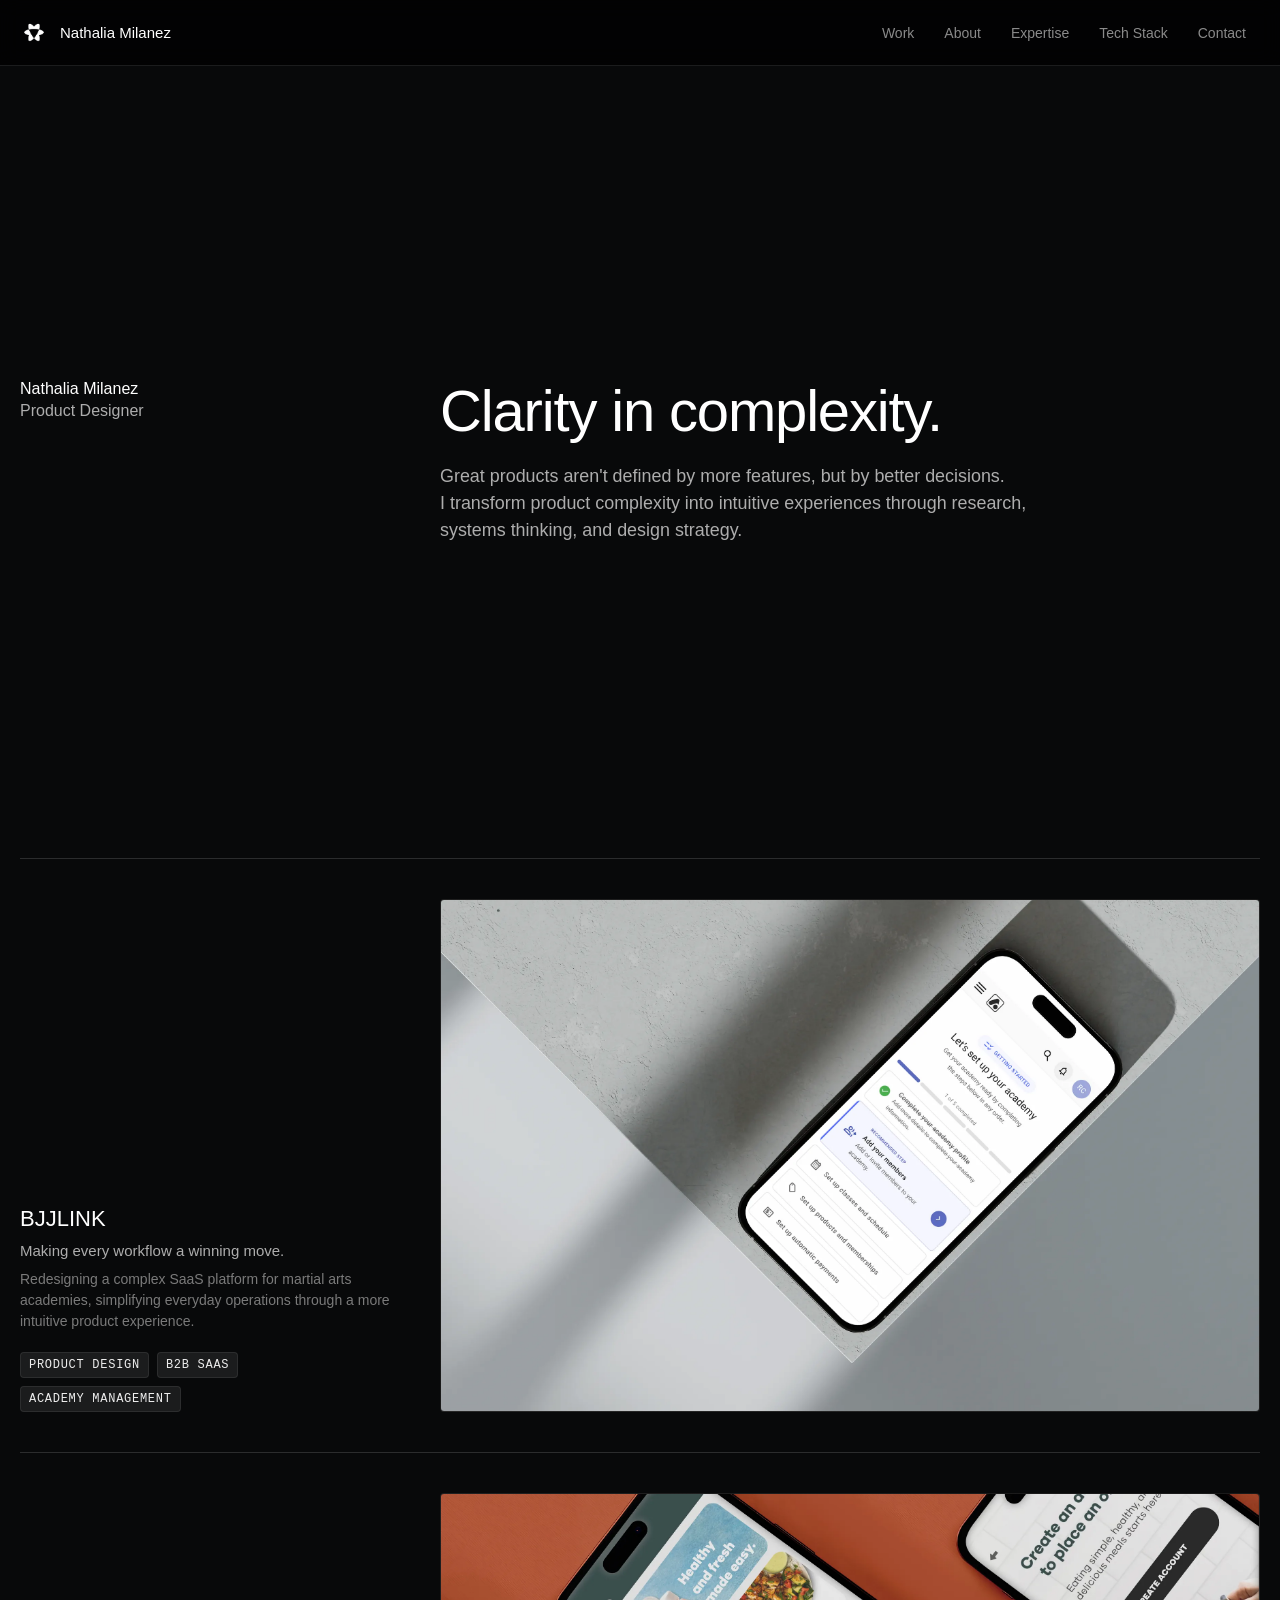
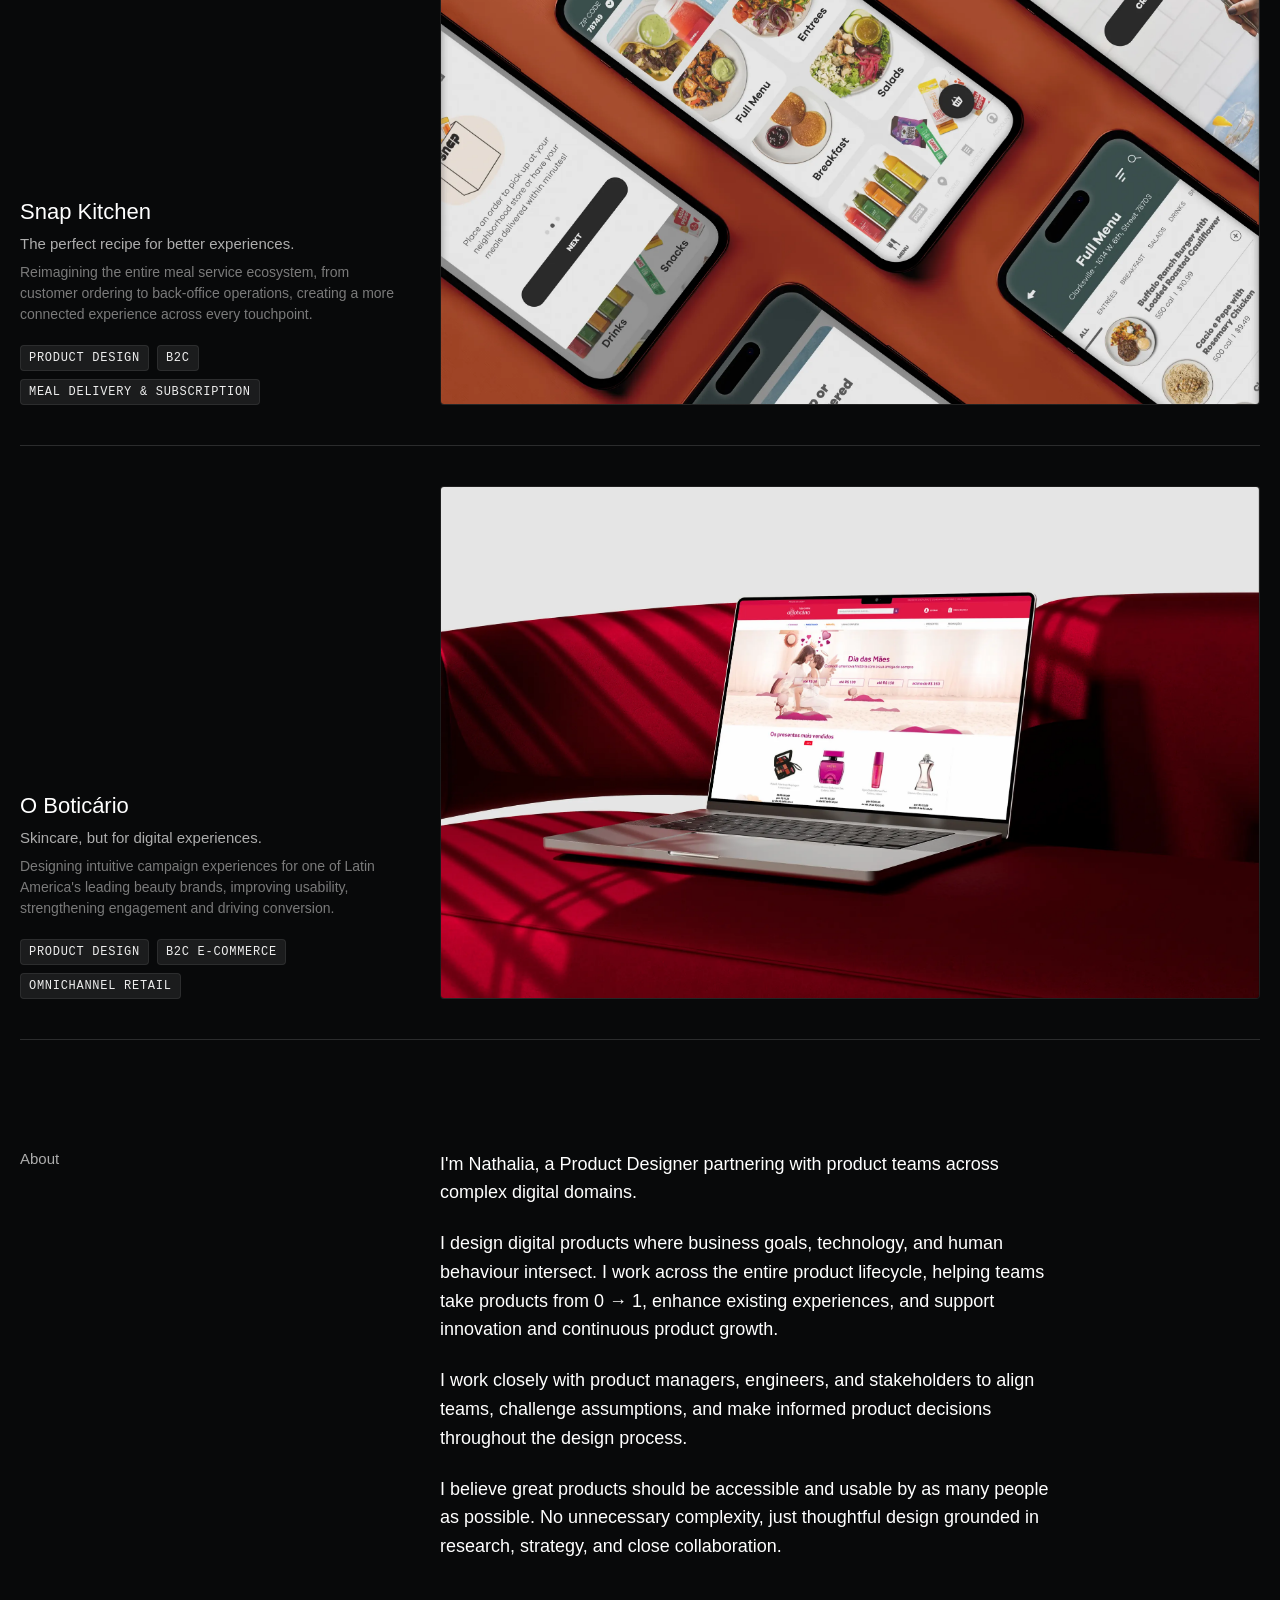
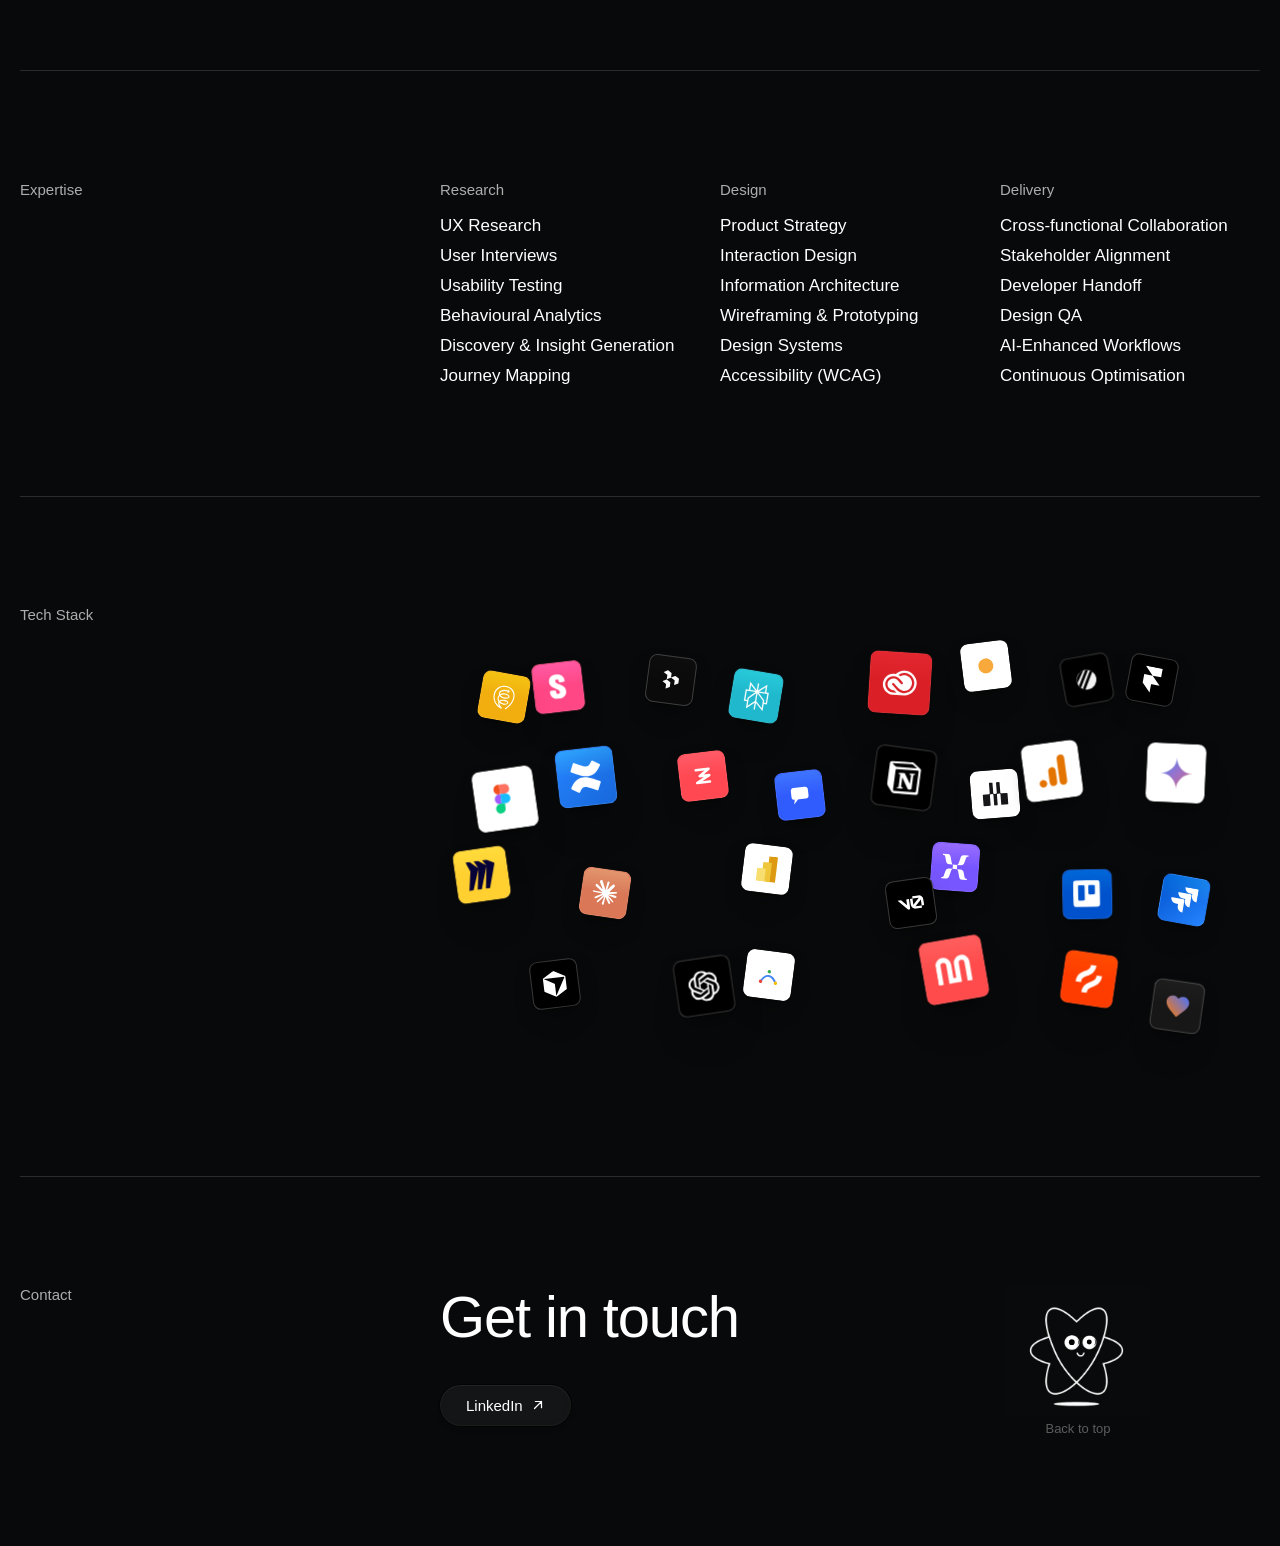
==== index.html @ 8bf73662 "Update project card images and improve scroll reveal performance Replace O Boticário, Snap Kitchen, " ====
<!DOCTYPE html>
<html lang="pt-BR">
<head>
<meta charset="UTF-8">
<meta name="viewport" content="width=device-width, initial-scale=1.0">
<title>Nathalia Milanez — Product Design Portfolio</title>
<meta name="description" content="Designing digital products and experiences where clarity, usability, and craft genuinely matter.">
<link rel="icon" type="image/webp" href="assets/favicon.webp">
<link rel="preconnect" href="https://api.fontshare.com">
<link rel="preconnect" href="https://cdn.fontshare.com" crossorigin>
<link href="https://api.fontshare.com/v2/css?f[]=general-sans@400,500&display=swap" rel="stylesheet">
<link rel="stylesheet" href="css/style.css">
</head>
<body>

<header class="site-header" id="siteHeader">
  <a href="#top" class="logo-link" aria-label="Nathalia Milanez — home">
    <img src="assets/logo.webp" alt="Logo" class="logo-mark" width="240" height="240" decoding="async">
    <span class="logo-name">Nathalia Milanez</span>
  </a>
  <nav class="site-nav" id="siteNav">
    <a href="#work" class="nav-link">Work</a>
    <a href="#about" class="nav-link">About</a>
    <a href="#focus" class="nav-link">Expertise</a>
    <a href="#tech-stack" class="nav-link">Tech Stack</a>
    <a href="#contact" class="nav-link">Contact</a>
  </nav>
  <button type="button" class="nav-toggle" id="navToggle" aria-label="Abrir menu" aria-expanded="false" aria-controls="siteNav">
    <span class="nav-toggle-bar"></span>
    <span class="nav-toggle-bar"></span>
    <span class="nav-toggle-bar"></span>
  </button>
</header>

<main id="top">

  <!-- HERO -->
  <section class="hero reveal" id="hero">
    <div class="hero-inner">
      <div class="hero-meta">
        <p class="hero-name">Nathalia Milanez</p>
        <p class="hero-role">Product Designer</p>
      </div>
      <div class="hero-copy">
        <h1>Clarity in complexity.</h1>
        <p class="hero-sub">Great products aren't defined by more features, but by better decisions.<br>I transform product complexity into intuitive experiences through research, systems thinking, and design strategy.</p>
      </div>
    </div>
  </section>

  <!-- WORK -->
  <section class="work" id="work" aria-label="Selected work">
    <a class="project reveal" href="work/bjjlink.html">
      <div class="project-text">
        <div class="project-copy">
          <p class="project-title">BJJLINK</p>
          <p class="project-tagline">Making every workflow a winning move.</p>
          <p class="project-desc">Redesigning a complex SaaS platform for martial arts academies, simplifying everyday operations through a more intuitive product experience.</p>
        </div>
        <div class="tags">
          <span class="tag">PRODUCT DESIGN</span>
          <span class="tag">B2B SAAS</span>
          <span class="tag">ACADEMY MANAGEMENT</span>
        </div>
      </div>
      <div class="project-thumb" data-mark="01">
        <img class="project-thumb-img" src="assets/work/bjjlink/bjj-card.webp" alt="BJJLINK" width="2400" height="1800" decoding="async">
      </div>
    </a>

    <a class="project reveal" href="work/snap-kitchen.html">
      <div class="project-text">
        <div class="project-copy">
          <p class="project-title">Snap Kitchen</p>
          <p class="project-tagline">The perfect recipe for better experiences.</p>
          <p class="project-desc">Reimagining the entire meal service ecosystem, from customer ordering to back-office operations, creating a more connected experience across every touchpoint.</p>
        </div>
        <div class="tags">
          <span class="tag">PRODUCT DESIGN</span>
          <span class="tag">B2C</span>
          <span class="tag">MEAL DELIVERY &amp; SUBSCRIPTION</span>
        </div>
      </div>
      <div class="project-thumb" data-mark="02">
        <img class="project-thumb-img" src="assets/work/snap/snap-card.webp" alt="Snap Kitchen" width="2400" height="1600" loading="lazy" decoding="async">
      </div>
    </a>

    <a class="project reveal" href="work/o-boticario.html">
      <div class="project-text">
        <div class="project-copy">
          <p class="project-title">O Boticário</p>
          <p class="project-tagline">Skincare, but for digital experiences.</p>
          <p class="project-desc">Designing intuitive campaign experiences for one of Latin America's leading beauty brands, improving usability, strengthening engagement and driving conversion.</p>
        </div>
        <div class="tags">
          <span class="tag">PRODUCT DESIGN</span>
          <span class="tag">B2C E-COMMERCE</span>
          <span class="tag">OMNICHANNEL RETAIL</span>
        </div>
      </div>
      <div class="project-thumb" data-mark="03">
        <img class="project-thumb-img" src="assets/work/oboticario/oboticario-card.webp" alt="O Boticário" width="2400" height="1600" loading="lazy" decoding="async">
      </div>
    </a>

  </section>

  <!-- ABOUT -->
  <section class="split-section reveal" id="about">
    <div class="split-label"><span>About</span></div>
    <div class="split-content">
      <p>I'm Nathalia, a Product Designer partnering with product teams across complex digital domains.</p>
      <p>I design digital products where business goals, technology, and human behaviour intersect. I work across the entire product lifecycle, helping teams take products from 0 → 1, enhance existing experiences, and support innovation and continuous product growth.</p>
      <p>I work closely with product managers, engineers, and stakeholders to align teams, challenge assumptions, and make informed product decisions throughout the design process.</p>
      <p>I believe great products should be accessible and usable by as many people as possible. No unnecessary complexity, just thoughtful design grounded in research, strategy, and close collaboration.</p>
    </div>
  </section>

  <!-- EXPERTISE -->
  <section class="expertise reveal" id="focus">
    <div class="expertise-col">
      <p class="expertise-heading expertise-title">Expertise</p>
    </div>
    <div class="expertise-col">
      <p class="expertise-heading">Research</p>
      <ul>
        <li>UX Research</li>
        <li>User Interviews</li>
        <li>Usability Testing</li>
        <li>Behavioural Analytics</li>
        <li>Discovery &amp; Insight Generation</li>
        <li>Journey Mapping</li>
      </ul>
    </div>
    <div class="expertise-col">
      <p class="expertise-heading">Design</p>
      <ul>
        <li>Product Strategy</li>
        <li>Interaction Design</li>
        <li>Information Architecture</li>
        <li>Wireframing &amp; Prototyping</li>
        <li>Design Systems</li>
        <li>Accessibility (WCAG)</li>
      </ul>
    </div>
    <div class="expertise-col">
      <p class="expertise-heading">Delivery</p>
      <ul>
        <li>Cross-functional Collaboration</li>
        <li>Stakeholder Alignment</li>
        <li>Developer Handoff</li>
        <li>Design QA</li>
        <li>AI-Enhanced Workflows</li>
        <li>Continuous Optimisation</li>
      </ul>
    </div>
  </section>

  <!-- TECH STACK -->
  <section class="tech-stack reveal" id="tech-stack">
    <div class="split-label">
      <span>Tech Stack</span>
    </div>
    <div class="tech-stack-content">
      <div class="stage">
        <div class="tiles" id="tiles"></div>
      </div>
    </div>
  </section>

</main>

<footer class="get-in-touch reveal" id="contact">
  <div class="git-inner">
    <div class="git-meta">
      <span>Contact</span>
    </div>
    <div class="git-content">
      <div class="git-text">
        <h2 class="git-headline">Get in touch</h2>
        <a href="https://www.linkedin.com/in/nathaliamilanez/" class="git-linkedin" target="_blank" rel="noopener noreferrer">
          LinkedIn
          <svg viewBox="0 0 16 16" aria-hidden="true"><path d="M4 12L12 4M12 4H5M12 4V11" stroke="currentColor" stroke-width="1.4" fill="none" stroke-linecap="round" stroke-linejoin="round"/></svg>
        </a>
      </div>

      <div class="creature-wrap git-creature">
        <div class="creature" id="creature">
          <img src="assets/Footer-Image.webp" alt="" class="creature-img" width="744" height="684" loading="lazy" decoding="async">
          <svg class="creature-eyes" viewBox="0 0 744 684" aria-hidden="true">
            <circle class="eye-white" cx="339.5" cy="294.5" r="34"/>
            <circle class="eye-white" cx="431" cy="293.5" r="31"/>
            <circle class="pupil" id="pupilL" cx="339.5" cy="294.5" r="15"/>
            <circle class="pupil" id="pupilR" cx="431" cy="293.5" r="13"/>
          </svg>
        </div>
        <button type="button" class="back-to-top" id="backToTop">Back to top</button>
      </div>
    </div>
  </div>
</footer>

<script src="js/main.js"></script>
<script src="js/tech-stack.js"></script>
</body>
</html>
---- css/style.css ----
:root {
  --bg: #08090a;
  --white: #ffffff;
  --gray-1: #adadad;
  --gray-2: #5c5c5c;
  --gray-3: #8a8a8a;
  --gray-4: #7a7a7a;
  --border: rgba(255, 255, 255, 0.14);
  --border-soft: rgba(255, 255, 255, 0.08);
  --tag-bg: rgba(255, 255, 255, 0.08);
  --tag-text: #ededed;
  --gutter: 20px;
  --rail: 400px;
  --rail-gap: 20px;
  --ease: cubic-bezier(0.16, 1, 0.3, 1);
}

* { box-sizing: border-box; }

html {
  background: var(--bg);
  scroll-behavior: smooth;
  scroll-padding-top: 90px;
  overflow-x: clip;
}

body {
  margin: 0;
  background: var(--bg);
  color: var(--white);
  font-family: "General Sans", "Helvetica Neue", Arial, sans-serif;
  font-weight: 400;
  -webkit-font-smoothing: antialiased;
  -moz-osx-font-smoothing: grayscale;
}

a {
  color: inherit;
  text-decoration: none;
}

::selection {
  background: var(--white);
  color: var(--bg);
}

ul, ol { margin: 0; padding: 0; list-style: none; }
p { margin: 0; }

/* ---------- Header ---------- */

.site-header {
  position: sticky;
  top: 0;
  z-index: 100;
  display: flex;
  align-items: center;
  justify-content: space-between;
  height: 66px;
  padding: 0 var(--gutter);
  border-bottom: 1px solid var(--border-soft);
  transition: border-color 0.4s var(--ease);
}

.site-header::before {
  content: "";
  position: absolute;
  inset: 0;
  z-index: -1;
  background: rgba(0, 0, 0, 0.7);
  backdrop-filter: blur(10px);
  -webkit-backdrop-filter: blur(10px);
}

.logo-link {
  display: flex;
  align-items: center;
}

.logo-mark {
  height: 28px;
  width: auto;
  display: block;
  transition: transform 0.5s var(--ease);
}

.logo-name {
  display: inline-block;
  font-size: 15px;
  color: var(--white);
  white-space: nowrap;
  margin-left: 12px;
}

.logo-link:hover .logo-mark {
  transform: rotate(180deg);
}

.site-nav {
  display: flex;
  align-items: center;
  gap: 2px;
}

.nav-link {
  display: flex;
  align-items: center;
  height: 32px;
  padding: 0 14px;
  font-size: 14px;
  color: var(--gray-3);
  border-radius: 9999px;
  background: transparent;
  transition: color 0.1s cubic-bezier(0.25, 0.46, 0.45, 0.94), background 0.1s cubic-bezier(0.25, 0.46, 0.45, 0.94);
}

.nav-link:hover {
  color: var(--white);
  background: rgba(255, 255, 255, 0.08);
}

.nav-toggle {
  display: none;
  flex-direction: column;
  justify-content: center;
  align-items: center;
  gap: 5px;
  width: 36px;
  height: 36px;
  padding: 0;
  border: none;
  background: transparent;
  cursor: pointer;
  z-index: 110;
}

.nav-toggle-bar {
  display: block;
  width: 22px;
  height: 1.5px;
  background: var(--white);
  border-radius: 2px;
  transition: transform 0.35s var(--ease), opacity 0.2s var(--ease);
}

.nav-toggle[aria-expanded="true"] .nav-toggle-bar:nth-child(1) {
  transform: translateY(6.5px) rotate(45deg);
}

.nav-toggle[aria-expanded="true"] .nav-toggle-bar:nth-child(2) {
  opacity: 0;
}

.nav-toggle[aria-expanded="true"] .nav-toggle-bar:nth-child(3) {
  transform: translateY(-6.5px) rotate(-45deg);
}

body.nav-open {
  overflow: hidden;
}

/* ---------- Reveal on scroll ---------- */

.reveal {
  opacity: 0;
  transform: translateY(24px);
  transition: opacity 0.45s var(--ease), transform 0.45s var(--ease);
}

.reveal.is-visible {
  opacity: 1;
  transform: translateY(0);
}

/* ---------- Hero ---------- */

.hero {
  min-height: 88vh;
  display: flex;
  align-items: center;
  padding: 0 var(--gutter);
}

.hero-inner {
  width: 100%;
  display: flex;
  gap: var(--rail-gap);
  align-items: flex-start;
}

.hero-meta {
  /* --rail is tuned so hero-copy/split-content align with the project thumbnail below (gutter + 380px text col + 32px gap) */
  flex: 0 0 var(--rail);
}

.hero-name {
  font-size: 16px;
  color: var(--white);
  margin-bottom: 4px;
}

.hero-role {
  font-size: 16px;
  color: var(--gray-1);
}

.hero-copy h1 {
  font-size: clamp(34px, 4.6vw, 58px);
  font-weight: 400;
  letter-spacing: -0.02em;
  line-height: 1.08;
  margin: 0 0 20px;
  max-width: 640px;
}

.hero-sub {
  font-size: clamp(16px, 1.4vw, 19px);
  color: var(--gray-1);
  max-width: 640px;
  line-height: 1.5;
}

/* ---------- Work / project rows ---------- */

.work {
  padding: 0 var(--gutter);
}

.project {
  display: flex;
  align-items: flex-end;
  gap: 40px;
  padding: 40px 0;
  border-top: 1px solid var(--border);
  transition: opacity 0.4s var(--ease);
}

.project:hover {
  opacity: 0.92;
}

.project:last-child {
  border-bottom: 1px solid var(--border);
}

.project-text {
  flex: 0 0 380px;
  display: flex;
  flex-direction: column;
  justify-content: flex-end;
  gap: 20px;
  height: 100%;
}

.project-copy {
  display: flex;
  flex-direction: column;
  gap: 10px;
}

.project-title {
  font-size: 22px;
  font-weight: 500;
  color: var(--white);
}

.project-tagline {
  font-size: 15px;
  font-weight: 500;
  color: var(--gray-1);
}

.project-desc {
  font-size: 14px;
  font-weight: 500;
  color: var(--gray-4);
  line-height: 1.5;
}

.tags {
  display: flex;
  flex-wrap: wrap;
  gap: 8px;
}

.tag {
  font-family: ui-monospace, SFMono-Regular, "SF Mono", Menlo, Consolas, "Roboto Mono", monospace;
  font-size: 12px;
  letter-spacing: 0.06em;
  color: var(--tag-text);
  background: var(--tag-bg);
  border: 1px solid var(--border-soft);
  border-radius: 4px;
  padding: 5px 8px;
  white-space: nowrap;
}

.project-thumb {
  flex: 1 1 auto;
  aspect-ratio: 16 / 10;
  border-radius: 4px;
  overflow: hidden;
  position: relative;
  background: linear-gradient(145deg, #141414, #050505);
  border: 1px solid var(--border-soft);
  transform: translateZ(0);
}

.thumb-placeholder {
  position: absolute;
  inset: 0;
  display: flex;
  align-items: center;
  justify-content: center;
  transition: transform 0.7s var(--ease);
}

.thumb-placeholder::before {
  content: attr(data-mark);
}

.project-thumb-img {
  position: absolute;
  inset: 0;
  width: 100%;
  height: 100%;
  object-fit: cover;
  display: block;
  transition: transform 0.7s var(--ease);
  will-change: transform;
  backface-visibility: hidden;
}

.project-thumb:hover .project-thumb-img {
  transform: scale(1.06);
}

.project-thumb::before {
  content: "";
  position: absolute;
  inset: 0;
  background:
    radial-gradient(circle at 30% 20%, rgba(255,255,255,0.06), transparent 60%),
    radial-gradient(circle at 80% 80%, rgba(255,255,255,0.04), transparent 55%);
  transition: transform 0.7s var(--ease);
}

.project-thumb:hover .project-thumb::before {
  transform: scale(1.06);
}

/* ---------- Split sections (About / Focus / Engagements / Connect) ---------- */

.split-section {
  position: relative;
  padding: 110px var(--gutter);
  display: flex;
  gap: var(--rail-gap);
}

.split-section::after {
  content: "";
  position: absolute;
  left: var(--gutter);
  right: var(--gutter);
  bottom: 0;
  border-bottom: 1px solid var(--border);
}

.split-section:last-of-type::after {
  display: none;
}

.split-section:last-of-type {
  margin-top: 48px;
}

.split-section:last-of-type::before {
  content: "";
  position: absolute;
  left: var(--gutter);
  right: var(--gutter);
  top: 0;
  border-top: 1px solid var(--border);
}

.split-section + .split-section:last-of-type {
  margin-top: 0;
}

.split-section + .split-section:last-of-type::before {
  display: none;
}

.split-section.cs-after-photo {
  margin-top: 110px;
}

.split-section.cs-after-photo::before {
  content: "";
  position: absolute;
  left: var(--gutter);
  right: var(--gutter);
  top: 0;
  border-top: 1px solid var(--border);
}

.split-section.cs-no-divider::after {
  display: none;
}

.split-section.cs-no-divider {
  padding-bottom: 0;
}

.split-label {
  flex: 0 0 var(--rail);
}

.split-label span {
  position: sticky;
  top: 120px;
  display: inline-block;
  font-size: 15px;
  font-weight: 500;
  color: var(--gray-1);
}

.split-content {
  flex: 1 1 auto;
  max-width: 680px;
}

.split-content p {
  font-size: 18px;
  line-height: 1.6;
  color: var(--white);
  margin-bottom: 22px;
  max-width: 620px;
}

.split-content p:last-child { margin-bottom: 0; }

/* Expertise */

.expertise {
  display: grid;
  grid-template-columns: var(--rail) repeat(3, 1fr);
  gap: var(--rail-gap);
  padding: 110px var(--gutter);
}

.expertise-heading {
  font-size: 15px;
  color: var(--gray-1);
  margin-bottom: 18px;
}

.expertise-title {
  margin-bottom: 0;
  font-weight: 500;
}

.expertise-col ul {
  display: flex;
  flex-direction: column;
  gap: 10px;
}

.expertise-col li {
  font-size: 17px;
  color: var(--white);
}

/* ---------- Tech Stack ---------- */

.tech-stack {
  --accent: #9C97FF;
  --tile-shadow: 0 1px 2px rgba(0, 0, 0, .4), 0 10px 22px -8px rgba(0, 0, 0, .6), 0 28px 46px -22px rgba(0, 0, 0, .55);
  position: relative;
  display: flex;
  gap: var(--rail-gap);
  background: var(--bg);
  padding: 110px var(--gutter);
}

.tech-stack::before {
  content: "";
  position: absolute;
  left: var(--gutter);
  right: var(--gutter);
  top: 0;
  border-top: 1px solid var(--border);
}

.tech-stack-content {
  flex: 1 1 auto;
  min-width: 0;
}

.tech-stack .stage {
  position: relative;
  width: 100%;
  max-width: 1100px;
  aspect-ratio: 16 / 7.4;
  min-height: 460px;
  max-height: 680px;
  overflow: visible;
}

.tech-stack .tiles {
  position: absolute;
  inset: 0;
}

.tech-stack .tile-anim {
  position: absolute;
  left: var(--l);
  top: var(--t);
  width: var(--sz);
  aspect-ratio: 1 / 1;
  transform: translate(-50%, -50%);
  animation: tech-stack-drift var(--dur) ease-in-out infinite;
  animation-delay: var(--delay);
  will-change: transform;
  z-index: 1;
}

.tech-stack .tile-anim:hover,
.tech-stack .tile-anim:focus-visible {
  z-index: 50;
}

.tech-stack .tile {
  position: absolute;
  inset: 0;
  border-radius: 8px;
  box-shadow: var(--tile-shadow);
  border: 1px solid rgba(255, 255, 255, .09);
  display: flex;
  align-items: center;
  justify-content: center;
  transform: translate(var(--hx, 0px), var(--hy, 0px)) rotate(var(--rot)) scale(var(--hs, 1));
  transition: transform .45s var(--ease);
  cursor: default;
  z-index: 1;
}

@media (prefers-reduced-motion: reduce) {
  .tech-stack .tile { transition: none; }
}

.tech-stack .tile.on-black {
  border-color: rgba(255, 255, 255, .22);
}

.tech-stack .tile-anim:focus-visible {
  outline: none;
}

.tech-stack .tile-anim:focus-visible .tile {
  outline: 2px solid var(--accent);
  outline-offset: 3px;
}

.tech-stack .tile::before {
  content: "";
  position: absolute;
  inset: 0;
  border-radius: inherit;
  background: linear-gradient(180deg, rgba(255, 255, 255, .26), rgba(255, 255, 255, 0) 48%);
  mix-blend-mode: overlay;
  pointer-events: none;
}

.tech-stack .tile svg {
  width: 56%;
  height: 56%;
  position: relative;
  z-index: 1;
}

.tech-stack .tile-label {
  position: absolute;
  left: 50%;
  top: -10px;
  transform: translate(-50%, -100%);
  background: rgba(10, 10, 14, .92);
  color: var(--white);
  font-family: ui-monospace, SFMono-Regular, "SF Mono", Menlo, Consolas, "Roboto Mono", monospace;
  font-size: 11px;
  line-height: 1;
  white-space: nowrap;
  padding: 5px 9px;
  border-radius: 6px;
  opacity: 0;
  pointer-events: none;
  transition: opacity .15s ease, transform .15s ease;
  z-index: 10;
}

.tech-stack .tile-label::after {
  content: "";
  position: absolute;
  left: 50%;
  top: 100%;
  transform: translateX(-50%);
  border: 4px solid transparent;
  border-top-color: rgba(10, 10, 14, .92);
}

.tech-stack .tile-anim:hover .tile-label,
.tech-stack .tile-anim:focus-visible .tile-label {
  opacity: 1;
  transform: translate(-50%, -100%) translateY(-4px);
}

@keyframes tech-stack-drift {
  0%   { transform: translate(-50%, -50%) rotate(var(--rot)); }
  25%  { transform: translate(calc(-50% + var(--amp) * 0.5), calc(-50% - var(--amp))) rotate(calc(var(--rot) + var(--wob))); }
  50%  { transform: translate(calc(-50% - var(--amp) * 0.35), calc(-50% - var(--amp) * 0.6)) rotate(var(--rot)); }
  75%  { transform: translate(calc(-50% - var(--amp) * 0.6), calc(-50% + var(--amp) * 0.55)) rotate(calc(var(--rot) - var(--wob))); }
  100% { transform: translate(-50%, -50%) rotate(var(--rot)); }
}

@media (prefers-reduced-motion: reduce) {
  .tech-stack .tile-anim { animation: none; }
}

/* ---------- Footer / Get in touch ---------- */

.get-in-touch {
  position: relative;
  width: 100%;
  background: var(--bg);
  padding: 110px var(--gutter);
  overflow: hidden;
}

.get-in-touch::before {
  content: "";
  position: absolute;
  left: var(--gutter);
  right: var(--gutter);
  top: 0;
  border-top: 1px solid var(--border);
}

.git-inner {
  display: flex;
  gap: var(--rail-gap);
  align-items: flex-start;
  width: 100%;
}

.git-meta {
  flex: 0 0 var(--rail);
}

.git-meta span {
  font-size: 15px;
  font-weight: 500;
  color: var(--gray-1);
}

.git-content {
  flex: 1 1 auto;
  display: grid;
  grid-template-columns: repeat(3, 1fr);
  align-items: flex-start;
  gap: var(--rail-gap);
}

.git-text {
  grid-column: 1 / span 2;
  display: flex;
  flex-direction: column;
  align-items: flex-start;
}

.creature-wrap {
  grid-column: 3;
  justify-self: center;
  transform: translateX(-52px);
  margin-top: -20px;
  width: clamp(81px, 11.38vw, 142px);
  display: flex;
  flex-direction: column;
  align-items: center;
}

.git-creature {
  margin-top: 0;
}

.creature {
  position: relative;
  width: 100%;
  transform-origin: center;
  animation: creature-idle 3.2s ease-in-out infinite;
  cursor: pointer;
}

.back-to-top {
  margin-top: 4px;
  padding: 0;
  border: none;
  background: none;
  font-family: inherit;
  font-size: 13px;
  color: var(--gray-2);
  cursor: pointer;
  transition: color 0.3s var(--ease);
}

.back-to-top:hover {
  color: var(--white);
}

@keyframes creature-idle {
  0%, 100% { transform: rotate(-1.5deg) translateY(0); }
  50% { transform: rotate(1.5deg) translateY(-4px); }
}

.creature-img { width: 100%; height: auto; display: block; }

.creature-eyes {
  position: absolute;
  inset: 0;
  width: 100%;
  height: 100%;
  overflow: visible;
}

.eye-white { fill: #fff; }

.pupil { fill: #000; transition: cx 0.08s ease-out, cy 0.08s ease-out; }

.git-headline {
  margin: 0;
  font-size: clamp(34px, 4.6vw, 58px);
  font-weight: 400;
  letter-spacing: -0.02em;
  line-height: 1.08;
  color: var(--white);
}

.git-linkedin {
  margin-top: 36px;
  display: inline-flex;
  align-items: center;
  gap: 8px;
  padding: 12px 26px;
  border: none;
  border-radius: 9999px;
  font-size: 15px;
  font-weight: 500;
  color: var(--white);
  background: rgba(255, 255, 255, 0.05);
  box-shadow:
    inset 0 0 0 1px rgba(255, 255, 255, 0.03),
    inset 0 1px 0 rgba(255, 255, 255, 0.04),
    0 0 0 1px rgba(0, 0, 0, 0.6),
    0 4px 4px rgba(0, 0, 0, 0.1);
  backdrop-filter: blur(4px);
  -webkit-backdrop-filter: blur(4px);
  transition: background 0.3s var(--ease), color 0.3s var(--ease);
}

.git-linkedin svg {
  width: 14px;
  height: 14px;
}

.git-linkedin:hover {
  background: var(--white);
  color: #000;
}

/* ---------- Responsive ---------- */

@media (max-width: 809px) {
  :root { --gutter: 16px; }

  .hero-inner {
    flex-direction: column;
    align-items: flex-start;
    gap: 48px;
  }

  .hero-meta { flex: none; }

  .project {
    flex-direction: column-reverse;
    align-items: stretch;
    gap: 20px;
  }

  .project-text {
    flex: none;
    height: auto;
  }

  .split-section {
    flex-direction: column;
    gap: 24px;
    padding: 70px var(--gutter);
  }

  .split-section.cs-after-photo {
    margin-top: 70px;
  }

  .split-label {
    flex: none;
  }

  .split-label span {
    position: static;
  }

  .expertise {
    grid-template-columns: 1fr;
    gap: 32px;
    padding: 70px var(--gutter);
  }

  .expertise-col {
    border-top: 1px solid var(--border);
    padding-top: 32px;
  }

  .expertise-col:first-child,
  .expertise-col:nth-child(2) {
    border-top: none;
    padding-top: 0;
  }

  .tech-stack {
    flex-direction: column;
    gap: 24px;
    padding: 70px var(--gutter);
  }

  .get-in-touch {
    padding: 70px var(--gutter);
  }

  .git-inner {
    flex-direction: column;
    align-items: flex-start;
    gap: 24px;
  }

  .git-meta { flex: none; }

  .git-content {
    width: 100%;
    display: flex;
    flex-direction: row;
    align-items: flex-start;
    justify-content: space-between;
    gap: 20px;
  }

  .git-text { align-items: flex-start; }

  .git-creature { margin-top: -28px; }

  .creature-wrap { grid-column: auto; justify-self: auto; align-self: flex-start; transform: none; flex: 0 0 auto; }

  .get-in-touch .git-content { align-items: flex-end; }

  .get-in-touch .git-creature { margin-top: 0; }

  .get-in-touch .creature-wrap { align-self: flex-end; }

  .nav-toggle { display: flex; }

  .site-nav {
    position: fixed;
    top: 66px;
    left: 0;
    right: 0;
    bottom: 0;
    z-index: 99;
    flex-direction: column;
    align-items: stretch;
    gap: 4px;
    padding: 24px var(--gutter) 32px;
    background: rgba(8, 9, 10, 0.97);
    backdrop-filter: blur(10px);
    -webkit-backdrop-filter: blur(10px);
    border-top: 1px solid var(--border-soft);
    transform: translateY(-8px);
    opacity: 0;
    visibility: hidden;
    pointer-events: none;
    transition: opacity 0.3s var(--ease), transform 0.3s var(--ease), visibility 0s linear 0.3s;
  }

  .site-nav.is-open {
    opacity: 1;
    transform: translateY(0);
    visibility: visible;
    pointer-events: auto;
    transition: opacity 0.3s var(--ease), transform 0.3s var(--ease), visibility 0s linear 0s;
  }

  .nav-link {
    height: 52px;
    padding: 0 4px;
    font-size: 20px;
    color: var(--white);
    border-radius: 0;
    border-bottom: 1px solid var(--border-soft);
  }
}

@media (max-width: 480px) {
  .hero { min-height: 70vh; }
  .split-section { padding: 56px var(--gutter); }
  .split-section.cs-after-photo { margin-top: 56px; }
  .expertise { padding: 56px var(--gutter); }
  .get-in-touch { padding: 56px var(--gutter); }
}
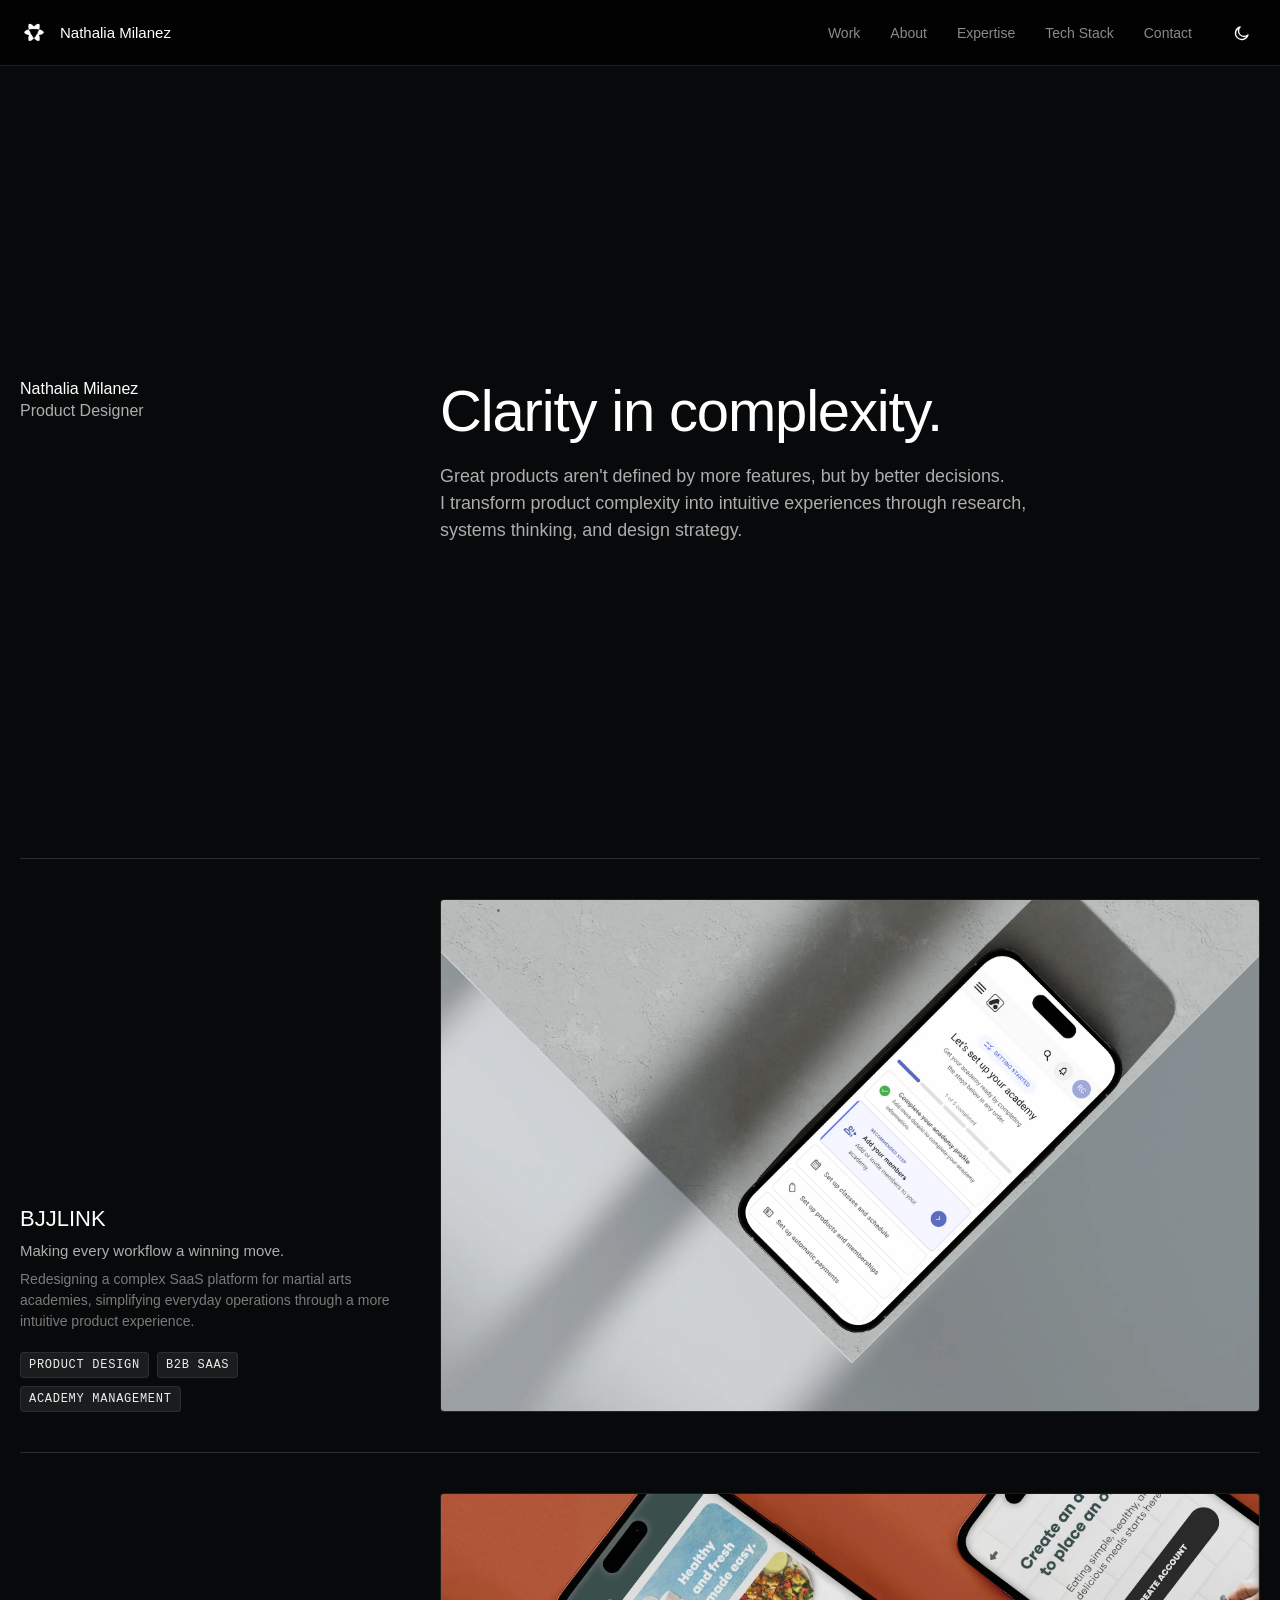
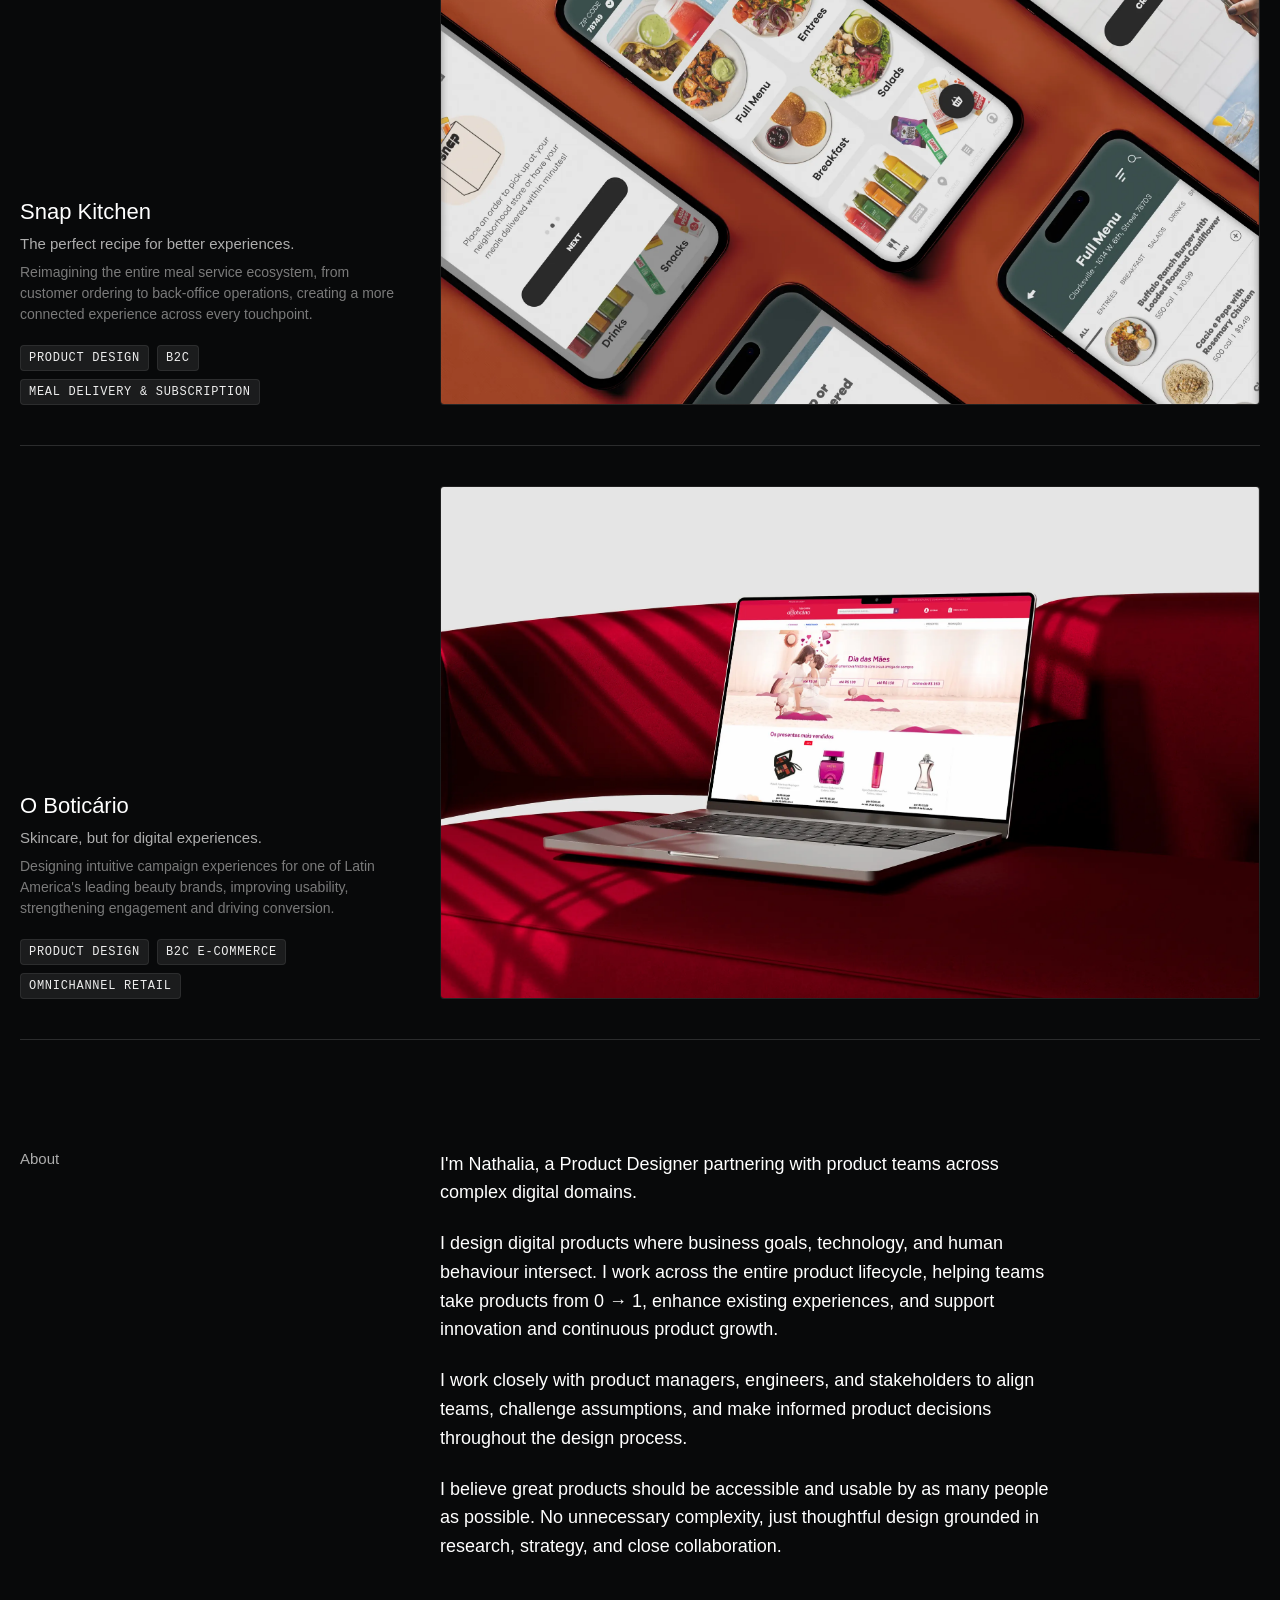
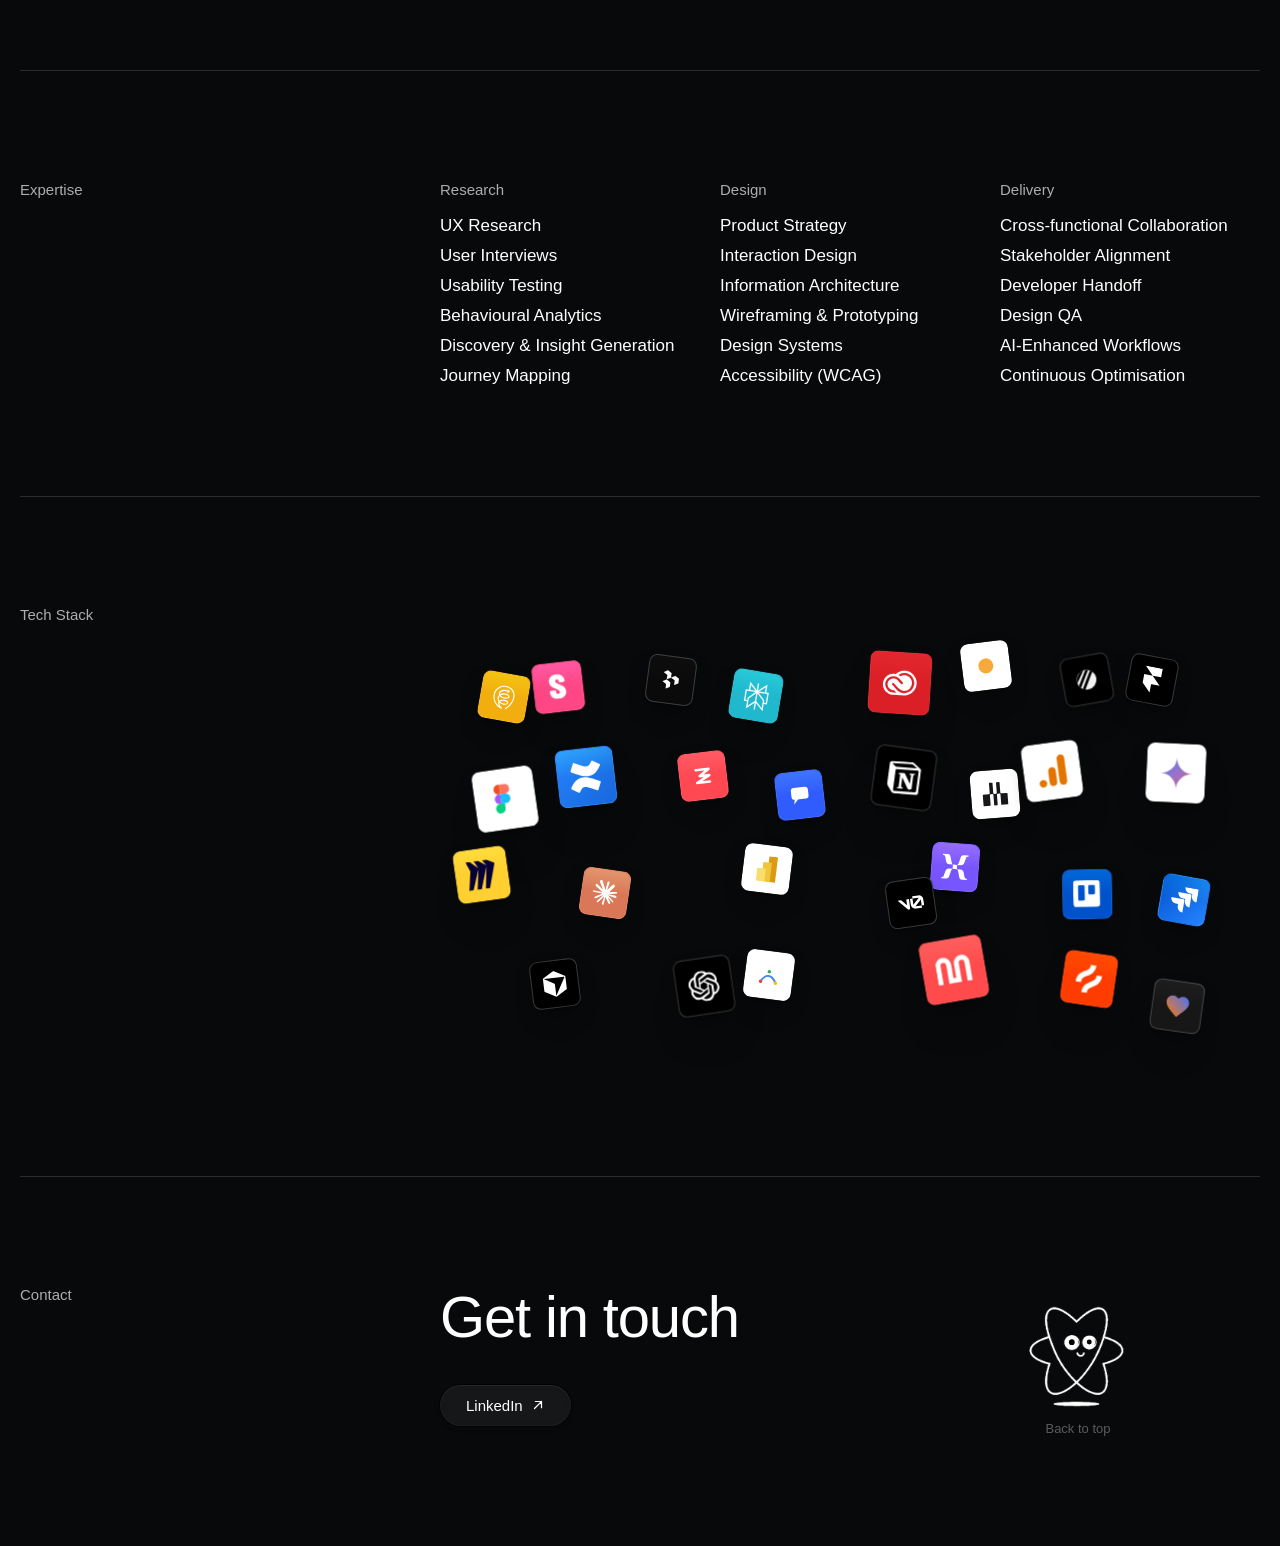
==== commit d14f3b68: "Add light/dark theme toggle with sun/moon icon and circular reveal Adds a header toggle button that " ====
--- a/index.html
+++ b/index.html
@@ -3,6 +3,7 @@
 <head>
 <meta charset="UTF-8">
 <meta name="viewport" content="width=device-width, initial-scale=1.0">
+<script>(function(){try{var e=performance.getEntriesByType&&performance.getEntriesByType("navigation")[0];var r=e?e.type==="reload":(performance.navigation&&performance.navigation.type===1);if(r){sessionStorage.removeItem("theme");}else if(sessionStorage.getItem("theme")==="light"){document.documentElement.setAttribute("data-theme","light");}}catch(e){}})();</script>
 <title>Nathalia Milanez — Product Design Portfolio</title>
 <meta name="description" content="Designing digital products and experiences where clarity, usability, and craft genuinely matter.">
 <link rel="icon" type="image/webp" href="assets/favicon.webp">
@@ -18,18 +19,38 @@
     <img src="assets/logo.webp" alt="Logo" class="logo-mark" width="240" height="240" decoding="async">
     <span class="logo-name">Nathalia Milanez</span>
   </a>
-  <nav class="site-nav" id="siteNav">
-    <a href="#work" class="nav-link">Work</a>
-    <a href="#about" class="nav-link">About</a>
-    <a href="#focus" class="nav-link">Expertise</a>
-    <a href="#tech-stack" class="nav-link">Tech Stack</a>
-    <a href="#contact" class="nav-link">Contact</a>
-  </nav>
-  <button type="button" class="nav-toggle" id="navToggle" aria-label="Abrir menu" aria-expanded="false" aria-controls="siteNav">
-    <span class="nav-toggle-bar"></span>
-    <span class="nav-toggle-bar"></span>
-    <span class="nav-toggle-bar"></span>
-  </button>
+  <div class="site-header-right">
+    <nav class="site-nav" id="siteNav">
+      <a href="#work" class="nav-link">Work</a>
+      <a href="#about" class="nav-link">About</a>
+      <a href="#focus" class="nav-link">Expertise</a>
+      <a href="#tech-stack" class="nav-link">Tech Stack</a>
+      <a href="#contact" class="nav-link">Contact</a>
+    </nav>
+    <div class="site-header-actions">
+      <button type="button" class="theme-toggle" id="themeToggle" aria-label="Alternar entre tema claro e escuro">
+        <svg class="theme-toggle-icon icon-moon" viewBox="0 0 24 24" fill="none" aria-hidden="true">
+          <path d="M20 14.5A8.5 8.5 0 1 1 9.5 4A7 7 0 0 0 20 14.5Z" stroke="currentColor" stroke-width="1.8" stroke-linejoin="round"/>
+        </svg>
+        <svg class="theme-toggle-icon icon-sun" viewBox="0 0 24 24" fill="none" aria-hidden="true">
+          <circle cx="12" cy="12" r="4.2" stroke="currentColor" stroke-width="1.8"/>
+          <path d="M12 2.5V5" stroke="currentColor" stroke-width="1.8" stroke-linecap="round"/>
+          <path d="M12 19V21.5" stroke="currentColor" stroke-width="1.8" stroke-linecap="round"/>
+          <path d="M4.2 4.2L6 6" stroke="currentColor" stroke-width="1.8" stroke-linecap="round"/>
+          <path d="M18 18L19.8 19.8" stroke="currentColor" stroke-width="1.8" stroke-linecap="round"/>
+          <path d="M2.5 12H5" stroke="currentColor" stroke-width="1.8" stroke-linecap="round"/>
+          <path d="M19 12H21.5" stroke="currentColor" stroke-width="1.8" stroke-linecap="round"/>
+          <path d="M4.2 19.8L6 18" stroke="currentColor" stroke-width="1.8" stroke-linecap="round"/>
+          <path d="M18 6L19.8 4.2" stroke="currentColor" stroke-width="1.8" stroke-linecap="round"/>
+        </svg>
+      </button>
+      <button type="button" class="nav-toggle" id="navToggle" aria-label="Abrir menu" aria-expanded="false" aria-controls="siteNav">
+        <span class="nav-toggle-bar"></span>
+        <span class="nav-toggle-bar"></span>
+        <span class="nav-toggle-bar"></span>
+      </button>
+    </div>
+  </div>
 </header>
 
 <main id="top">
--- a/css/style.css
+++ b/css/style.css
@@ -1,6 +1,7 @@
 :root {
   --bg: #08090a;
   --white: #ffffff;
+  --heading: var(--white);
   --gray-1: #adadad;
   --gray-2: #5c5c5c;
   --gray-3: #8a8a8a;
@@ -9,10 +10,63 @@
   --border-soft: rgba(255, 255, 255, 0.08);
   --tag-bg: rgba(255, 255, 255, 0.08);
   --tag-text: #ededed;
+
+  /* Tonal overlays — flip polarity per theme so surfaces read correctly on light or dark */
+  --tint-soft: rgba(255, 255, 255, 0.04);
+  --tint: rgba(255, 255, 255, 0.06);
+  --tint-strong: rgba(255, 255, 255, 0.08);
+  --scrim: rgba(0, 0, 0, 0.7);
+  --nav-mobile-bg: rgba(8, 9, 10, 0.97);
+  --label-bg: rgba(10, 10, 14, 0.92);
+  --shadow-a: rgba(0, 0, 0, 0.4);
+  --shadow-b: rgba(0, 0, 0, 0.6);
+  --shadow-c: rgba(0, 0, 0, 0.55);
+  --thumb-grad-a: #141414;
+  --thumb-grad-b: #050505;
+  --tile-border: rgba(255, 255, 255, 0.09);
+  --tile-border-strong: rgba(255, 255, 255, 0.22);
+  --pill-shadow-1: rgba(255, 255, 255, 0.03);
+  --pill-shadow-2: rgba(255, 255, 255, 0.04);
+  --pill-shadow-3: rgba(0, 0, 0, 0.6);
+  --pill-shadow-4: rgba(0, 0, 0, 0.1);
+
   --gutter: 20px;
   --rail: 400px;
   --rail-gap: 20px;
   --ease: cubic-bezier(0.16, 1, 0.3, 1);
+}
+
+:root[data-theme="light"] {
+  /* Neutrals sampled from hellodani.co — optimized for reading contrast */
+  --bg: #f3f0e8;
+  --white: #1e1d1b;
+  --heading: #000000;
+  --gray-1: #3a3833;
+  --gray-2: #504e48;
+  --gray-3: #4c4a44;
+  --gray-4: #46443e;
+  --border: rgba(0, 0, 0, 0.14);
+  --border-soft: rgba(0, 0, 0, 0.09);
+  --tag-bg: rgba(0, 0, 0, 0.055);
+  --tag-text: #2a2823;
+
+  --tint-soft: rgba(0, 0, 0, 0.035);
+  --tint: rgba(0, 0, 0, 0.045);
+  --tint-strong: rgba(0, 0, 0, 0.06);
+  --scrim: rgba(246, 245, 241, 0.75);
+  --nav-mobile-bg: rgba(246, 245, 241, 0.97);
+  --label-bg: rgba(255, 255, 255, 0.95);
+  --shadow-a: rgba(0, 0, 0, 0.07);
+  --shadow-b: rgba(0, 0, 0, 0.09);
+  --shadow-c: rgba(0, 0, 0, 0.07);
+  --thumb-grad-a: #efeeea;
+  --thumb-grad-b: #e2e0da;
+  --tile-border: rgba(0, 0, 0, 0.08);
+  --tile-border-strong: rgba(0, 0, 0, 0.22);
+  --pill-shadow-1: rgba(0, 0, 0, 0.03);
+  --pill-shadow-2: rgba(0, 0, 0, 0.04);
+  --pill-shadow-3: rgba(0, 0, 0, 0.14);
+  --pill-shadow-4: rgba(0, 0, 0, 0.06);
 }
 
 * { box-sizing: border-box; }
@@ -22,6 +76,17 @@
   scroll-behavior: smooth;
   scroll-padding-top: 90px;
   overflow-x: clip;
+  transition: background-color 0.3s var(--ease);
+}
+
+@media (prefers-reduced-motion: reduce) {
+  html, body { transition: none; }
+}
+
+::view-transition-old(root),
+::view-transition-new(root) {
+  animation: none;
+  mix-blend-mode: normal;
 }
 
 body {
@@ -32,6 +97,7 @@
   font-weight: 400;
   -webkit-font-smoothing: antialiased;
   -moz-osx-font-smoothing: grayscale;
+  transition: background-color 0.3s var(--ease), color 0.3s var(--ease);
 }
 
 a {
@@ -62,12 +128,22 @@
   transition: border-color 0.4s var(--ease);
 }
 
+.site-header.is-scrolled {
+  border-bottom-color: var(--border);
+}
+
+.site-header-right {
+  display: flex;
+  align-items: center;
+  gap: 18px;
+}
+
 .site-header::before {
   content: "";
   position: absolute;
   inset: 0;
   z-index: -1;
-  background: rgba(0, 0, 0, 0.7);
+  background: var(--scrim);
   backdrop-filter: blur(10px);
   -webkit-backdrop-filter: blur(10px);
 }
@@ -82,6 +158,10 @@
   width: auto;
   display: block;
   transition: transform 0.5s var(--ease);
+}
+
+[data-theme="light"] .logo-mark {
+  filter: invert(1);
 }
 
 .logo-name {
@@ -116,7 +196,49 @@
 
 .nav-link:hover {
   color: var(--white);
-  background: rgba(255, 255, 255, 0.08);
+  background: var(--tint-strong);
+}
+
+.site-header-actions {
+  display: flex;
+  align-items: center;
+  gap: 4px;
+}
+
+.theme-toggle {
+  display: flex;
+  align-items: center;
+  justify-content: center;
+  width: 36px;
+  height: 36px;
+  padding: 0;
+  border: none;
+  border-radius: 50%;
+  background: transparent;
+  cursor: pointer;
+  color: var(--white);
+  transition: background 0.3s var(--ease);
+}
+
+.theme-toggle:hover {
+  background: var(--tint-strong);
+}
+
+.theme-toggle-icon {
+  width: 18px;
+  height: 18px;
+}
+
+.theme-toggle .icon-sun {
+  display: none;
+}
+
+[data-theme="light"] .theme-toggle .icon-moon {
+  display: none;
+}
+
+[data-theme="light"] .theme-toggle .icon-sun {
+  display: block;
 }
 
 .nav-toggle {
@@ -195,13 +317,17 @@
 
 .hero-name {
   font-size: 16px;
-  color: var(--white);
+  color: var(--heading);
   margin-bottom: 4px;
 }
 
 .hero-role {
   font-size: 16px;
   color: var(--gray-1);
+}
+
+[data-theme="light"] .hero-role {
+  color: #726f67;
 }
 
 .hero-copy h1 {
@@ -211,6 +337,7 @@
   line-height: 1.08;
   margin: 0 0 20px;
   max-width: 640px;
+  color: var(--heading);
 }
 
 .hero-sub {
@@ -261,13 +388,17 @@
 .project-title {
   font-size: 22px;
   font-weight: 500;
-  color: var(--white);
+  color: var(--heading);
 }
 
 .project-tagline {
   font-size: 15px;
   font-weight: 500;
   color: var(--gray-1);
+}
+
+[data-theme="light"] .project-tagline {
+  color: var(--heading);
 }
 
 .project-desc {
@@ -301,7 +432,7 @@
   border-radius: 4px;
   overflow: hidden;
   position: relative;
-  background: linear-gradient(145deg, #141414, #050505);
+  background: linear-gradient(145deg, var(--thumb-grad-a), var(--thumb-grad-b));
   border: 1px solid var(--border-soft);
   transform: translateZ(0);
 }
@@ -452,8 +583,13 @@
 
 .expertise-heading {
   font-size: 15px;
+  font-weight: 500;
   color: var(--gray-1);
   margin-bottom: 18px;
+}
+
+[data-theme="light"] .expertise-heading:not(.expertise-title) {
+  color: var(--heading);
 }
 
 .expertise-title {
@@ -476,7 +612,7 @@
 
 .tech-stack {
   --accent: #9C97FF;
-  --tile-shadow: 0 1px 2px rgba(0, 0, 0, .4), 0 10px 22px -8px rgba(0, 0, 0, .6), 0 28px 46px -22px rgba(0, 0, 0, .55);
+  --tile-shadow: 0 1px 2px var(--shadow-a), 0 10px 22px -8px var(--shadow-b), 0 28px 46px -22px var(--shadow-c);
   position: relative;
   display: flex;
   gap: var(--rail-gap);
@@ -536,7 +672,7 @@
   inset: 0;
   border-radius: 8px;
   box-shadow: var(--tile-shadow);
-  border: 1px solid rgba(255, 255, 255, .09);
+  border: 1px solid var(--tile-border);
   display: flex;
   align-items: center;
   justify-content: center;
@@ -550,8 +686,9 @@
   .tech-stack .tile { transition: none; }
 }
 
-.tech-stack .tile.on-black {
-  border-color: rgba(255, 255, 255, .22);
+.tech-stack .tile.on-black,
+.tech-stack .tile.on-white {
+  border-color: var(--tile-border-strong);
 }
 
 .tech-stack .tile-anim:focus-visible {
@@ -585,7 +722,7 @@
   left: 50%;
   top: -10px;
   transform: translate(-50%, -100%);
-  background: rgba(10, 10, 14, .92);
+  background: var(--label-bg);
   color: var(--white);
   font-family: ui-monospace, SFMono-Regular, "SF Mono", Menlo, Consolas, "Roboto Mono", monospace;
   font-size: 11px;
@@ -606,7 +743,7 @@
   top: 100%;
   transform: translateX(-50%);
   border: 4px solid transparent;
-  border-top-color: rgba(10, 10, 14, .92);
+  border-top-color: var(--label-bg);
 }
 
 .tech-stack .tile-anim:hover .tile-label,
@@ -724,6 +861,8 @@
 
 .creature-img { width: 100%; height: auto; display: block; }
 
+[data-theme="light"] .creature-img { filter: invert(1); }
+
 .creature-eyes {
   position: absolute;
   inset: 0;
@@ -742,7 +881,7 @@
   font-weight: 400;
   letter-spacing: -0.02em;
   line-height: 1.08;
-  color: var(--white);
+  color: var(--heading);
 }
 
 .git-linkedin {
@@ -756,12 +895,12 @@
   font-size: 15px;
   font-weight: 500;
   color: var(--white);
-  background: rgba(255, 255, 255, 0.05);
+  background: var(--tint);
   box-shadow:
-    inset 0 0 0 1px rgba(255, 255, 255, 0.03),
-    inset 0 1px 0 rgba(255, 255, 255, 0.04),
-    0 0 0 1px rgba(0, 0, 0, 0.6),
-    0 4px 4px rgba(0, 0, 0, 0.1);
+    inset 0 0 0 1px var(--pill-shadow-1),
+    inset 0 1px 0 var(--pill-shadow-2),
+    0 0 0 1px var(--pill-shadow-3),
+    0 4px 4px var(--pill-shadow-4);
   backdrop-filter: blur(4px);
   -webkit-backdrop-filter: blur(4px);
   transition: background 0.3s var(--ease), color 0.3s var(--ease);
@@ -774,7 +913,22 @@
 
 .git-linkedin:hover {
   background: var(--white);
-  color: #000;
+  color: var(--bg);
+}
+
+[data-theme="light"] .git-linkedin {
+  background: var(--tag-bg);
+  color: var(--tag-text);
+  border: 1px solid var(--border-soft);
+  box-shadow: none;
+  backdrop-filter: none;
+  -webkit-backdrop-filter: none;
+}
+
+[data-theme="light"] .git-linkedin:hover {
+  background: var(--white);
+  color: var(--bg);
+  border-color: transparent;
 }
 
 /* ---------- Responsive ---------- */
@@ -888,7 +1042,7 @@
     align-items: stretch;
     gap: 4px;
     padding: 24px var(--gutter) 32px;
-    background: rgba(8, 9, 10, 0.97);
+    background: var(--nav-mobile-bg);
     backdrop-filter: blur(10px);
     -webkit-backdrop-filter: blur(10px);
     border-top: 1px solid var(--border-soft);
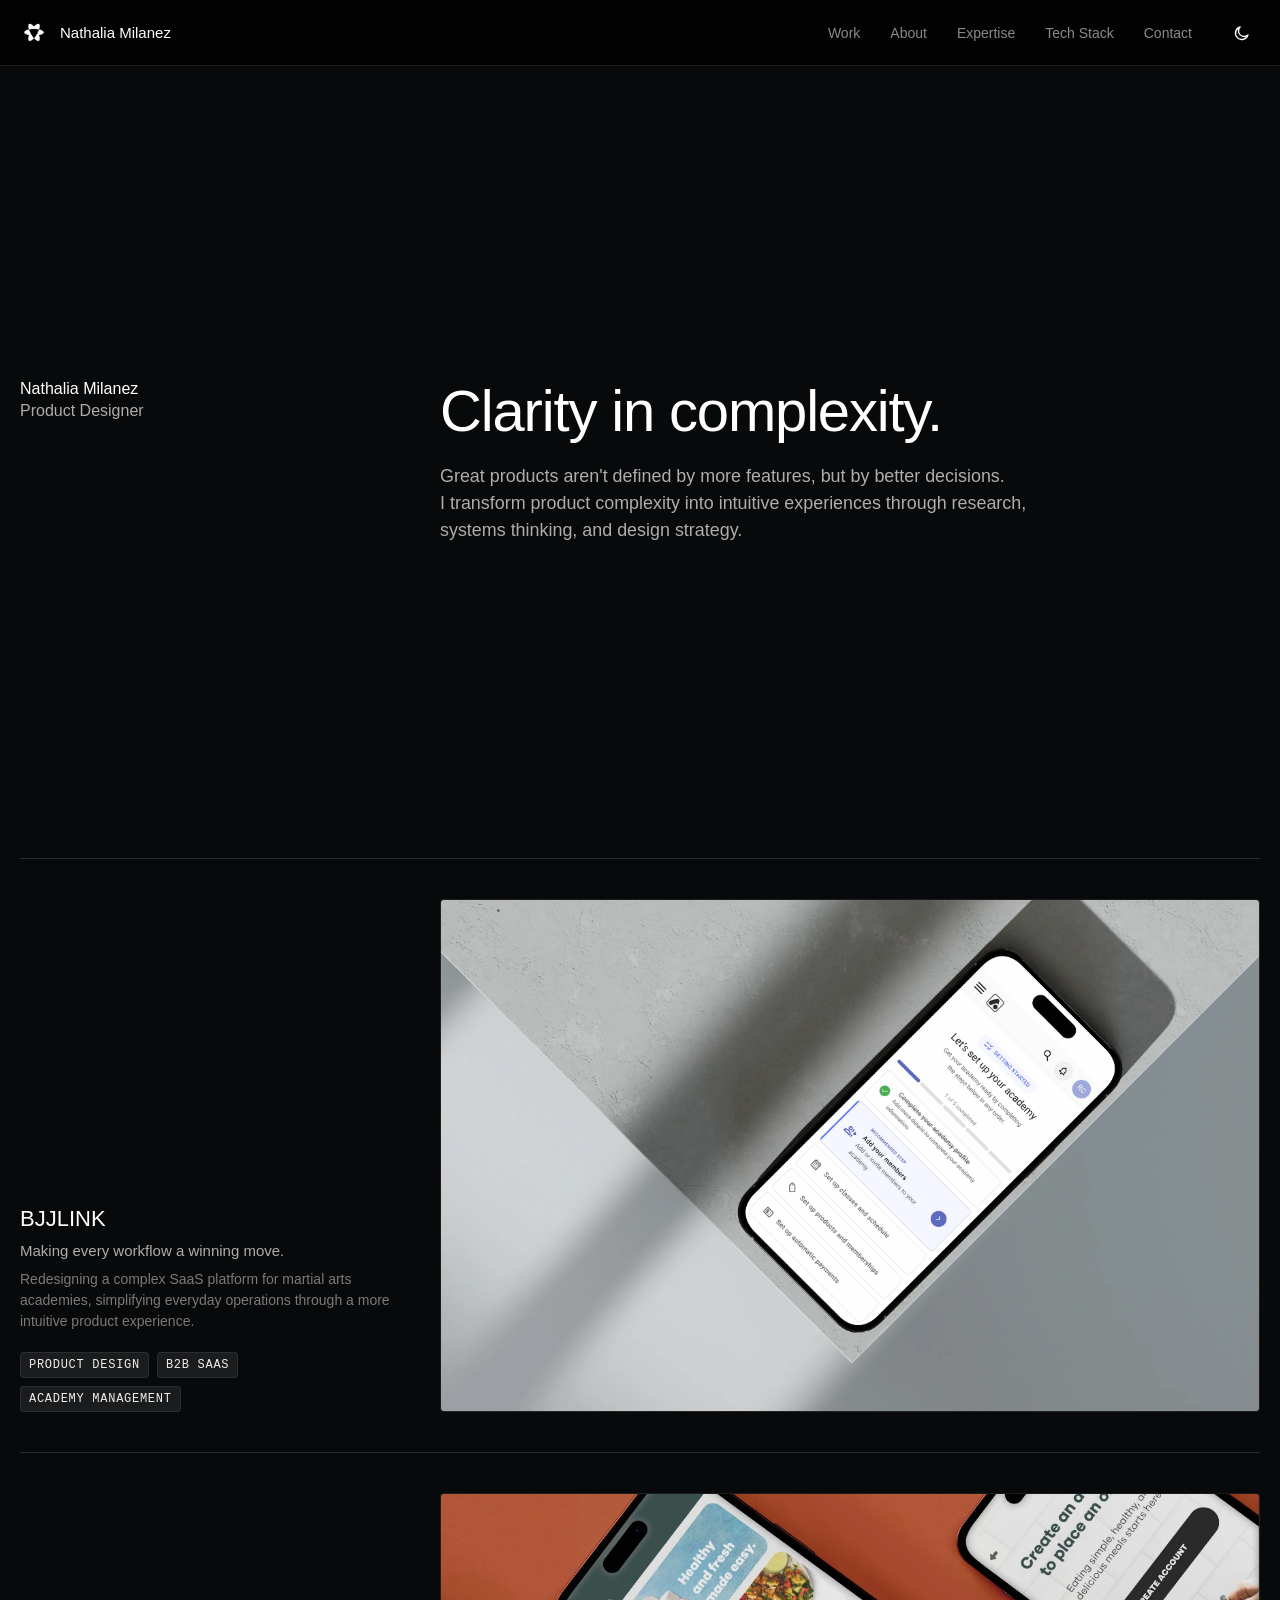
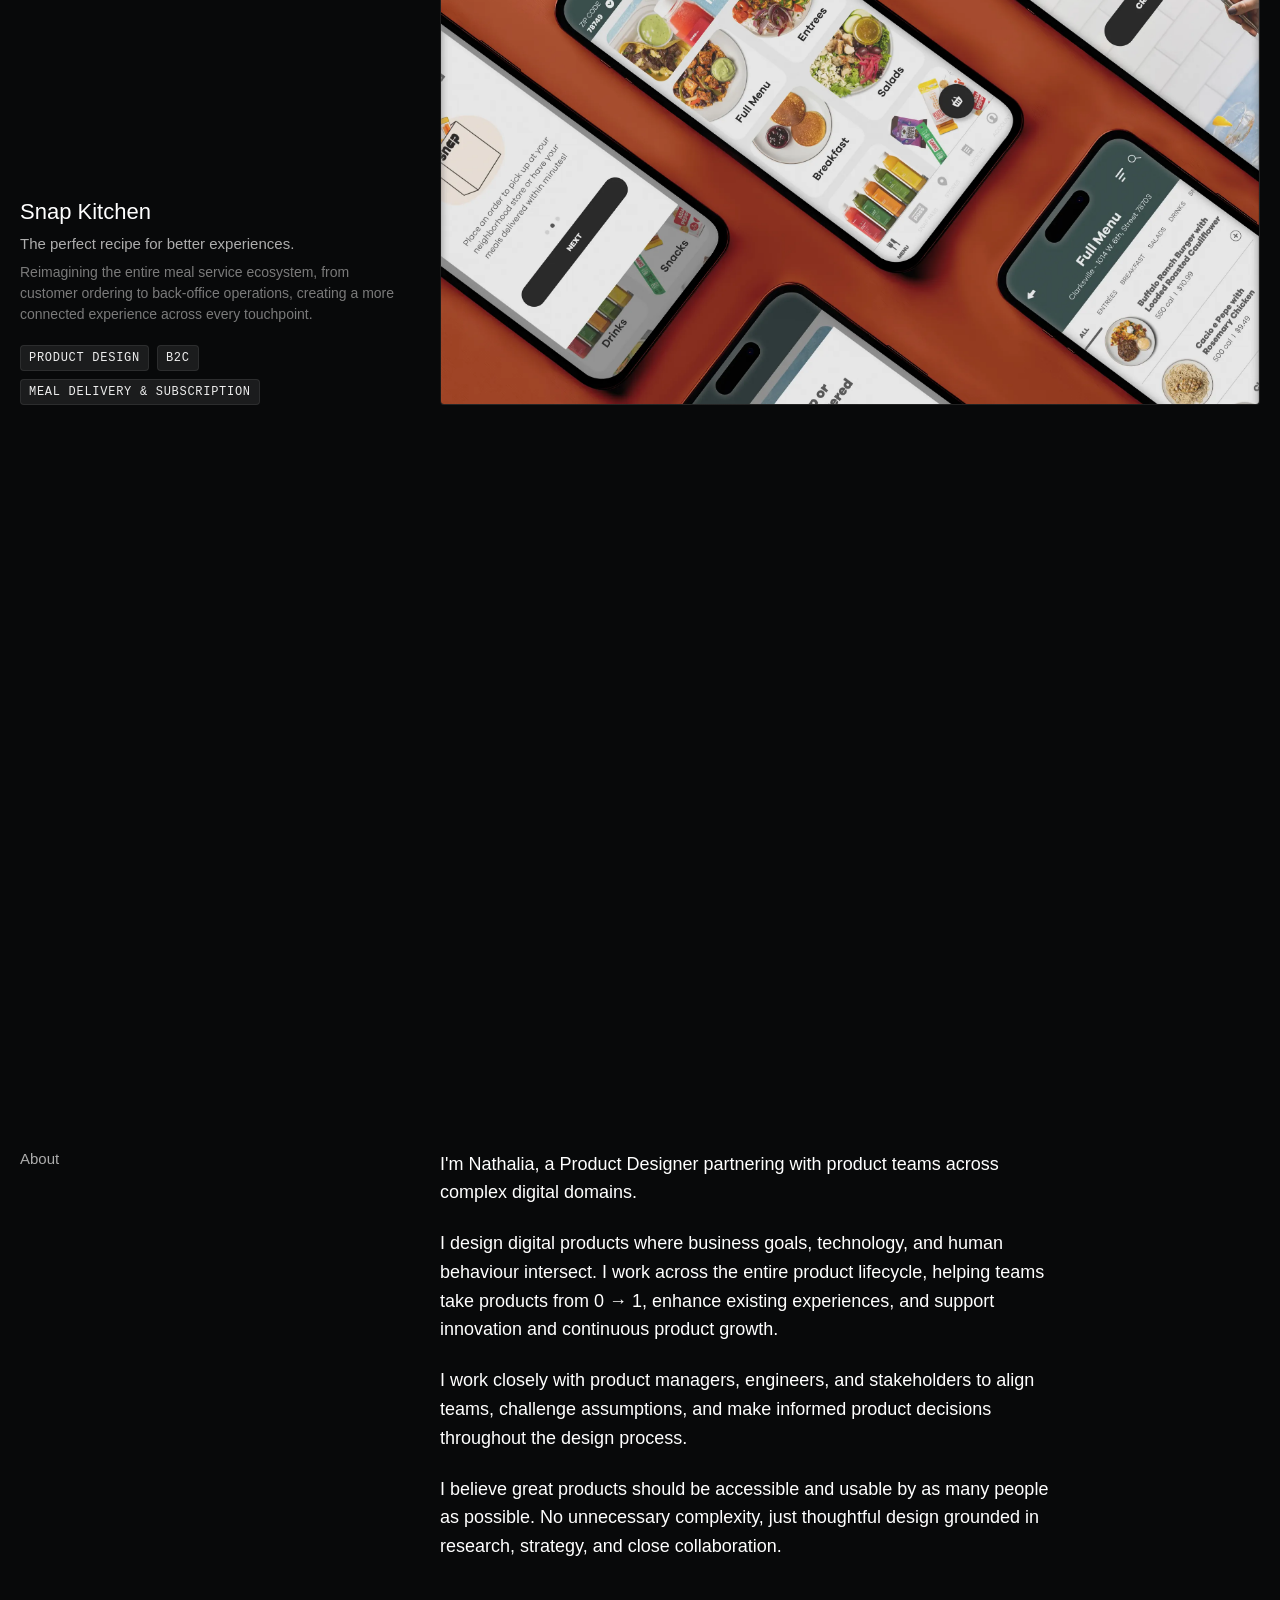
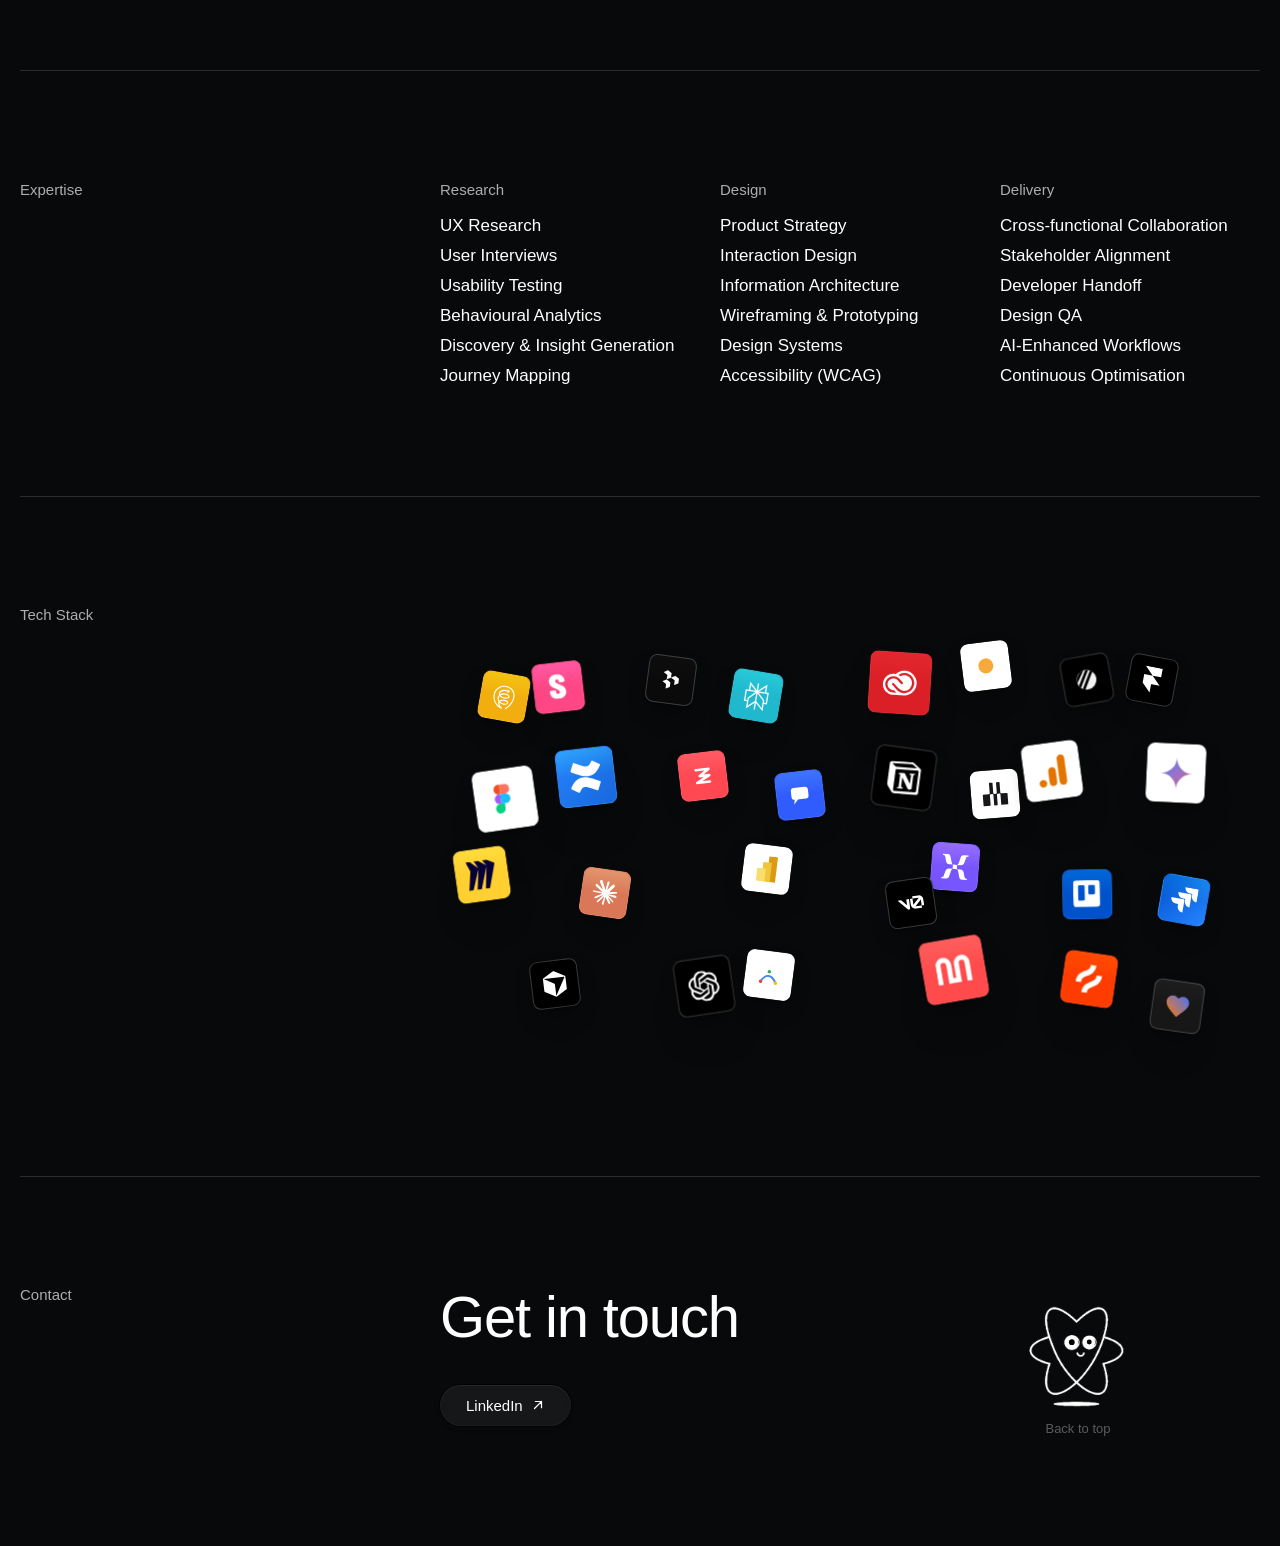
==== commit 210ce630: "Add page-intro overlay with font-flicker name reveal to all pages Moves the case-study intro overlay" ====
--- a/index.html
+++ b/index.html
@@ -13,6 +13,13 @@
 <link rel="stylesheet" href="css/style.css">
 </head>
 <body>
+
+<div class="page-overlay" id="pageOverlay" data-flicker="true">
+  <div class="page-overlay-brand">
+    <img src="assets/logo.webp" alt="" class="logo-mark" width="240" height="240" decoding="async">
+    <span class="page-overlay-name">Nathalia Milanez</span>
+  </div>
+</div>
 
 <header class="site-header" id="siteHeader">
   <a href="#top" class="logo-link" aria-label="Nathalia Milanez — home">
--- a/css/style.css
+++ b/css/style.css
@@ -112,6 +112,58 @@
 
 ul, ol { margin: 0; padding: 0; list-style: none; }
 p { margin: 0; }
+
+/* ---------- Page intro overlay ---------- */
+
+.page-overlay {
+  position: fixed;
+  inset: 0;
+  z-index: 9999;
+  display: flex;
+  align-items: center;
+  justify-content: center;
+  background: var(--bg);
+  transform: translate3d(0, 0, 0);
+  transition: transform 0.8s var(--ease);
+}
+
+.page-overlay-brand {
+  display: flex;
+  align-items: center;
+}
+
+.page-overlay-brand .logo-mark {
+  height: 44px;
+  width: auto;
+  display: block;
+  mix-blend-mode: screen;
+}
+
+[data-theme="light"] .page-overlay-brand .logo-mark {
+  mix-blend-mode: normal;
+}
+
+.page-overlay-name {
+  display: inline-block;
+  font-size: 24px;
+  color: var(--white);
+  white-space: nowrap;
+  letter-spacing: -0.01em;
+  margin-left: 18px;
+}
+
+.page-overlay.is-hidden {
+  transform: translate3d(0, -100%, 0);
+  pointer-events: none;
+}
+
+@media (prefers-reduced-motion: reduce) {
+  .page-overlay {
+    transition: none;
+    opacity: 0;
+    pointer-events: none;
+  }
+}
 
 /* ---------- Header ---------- */
 
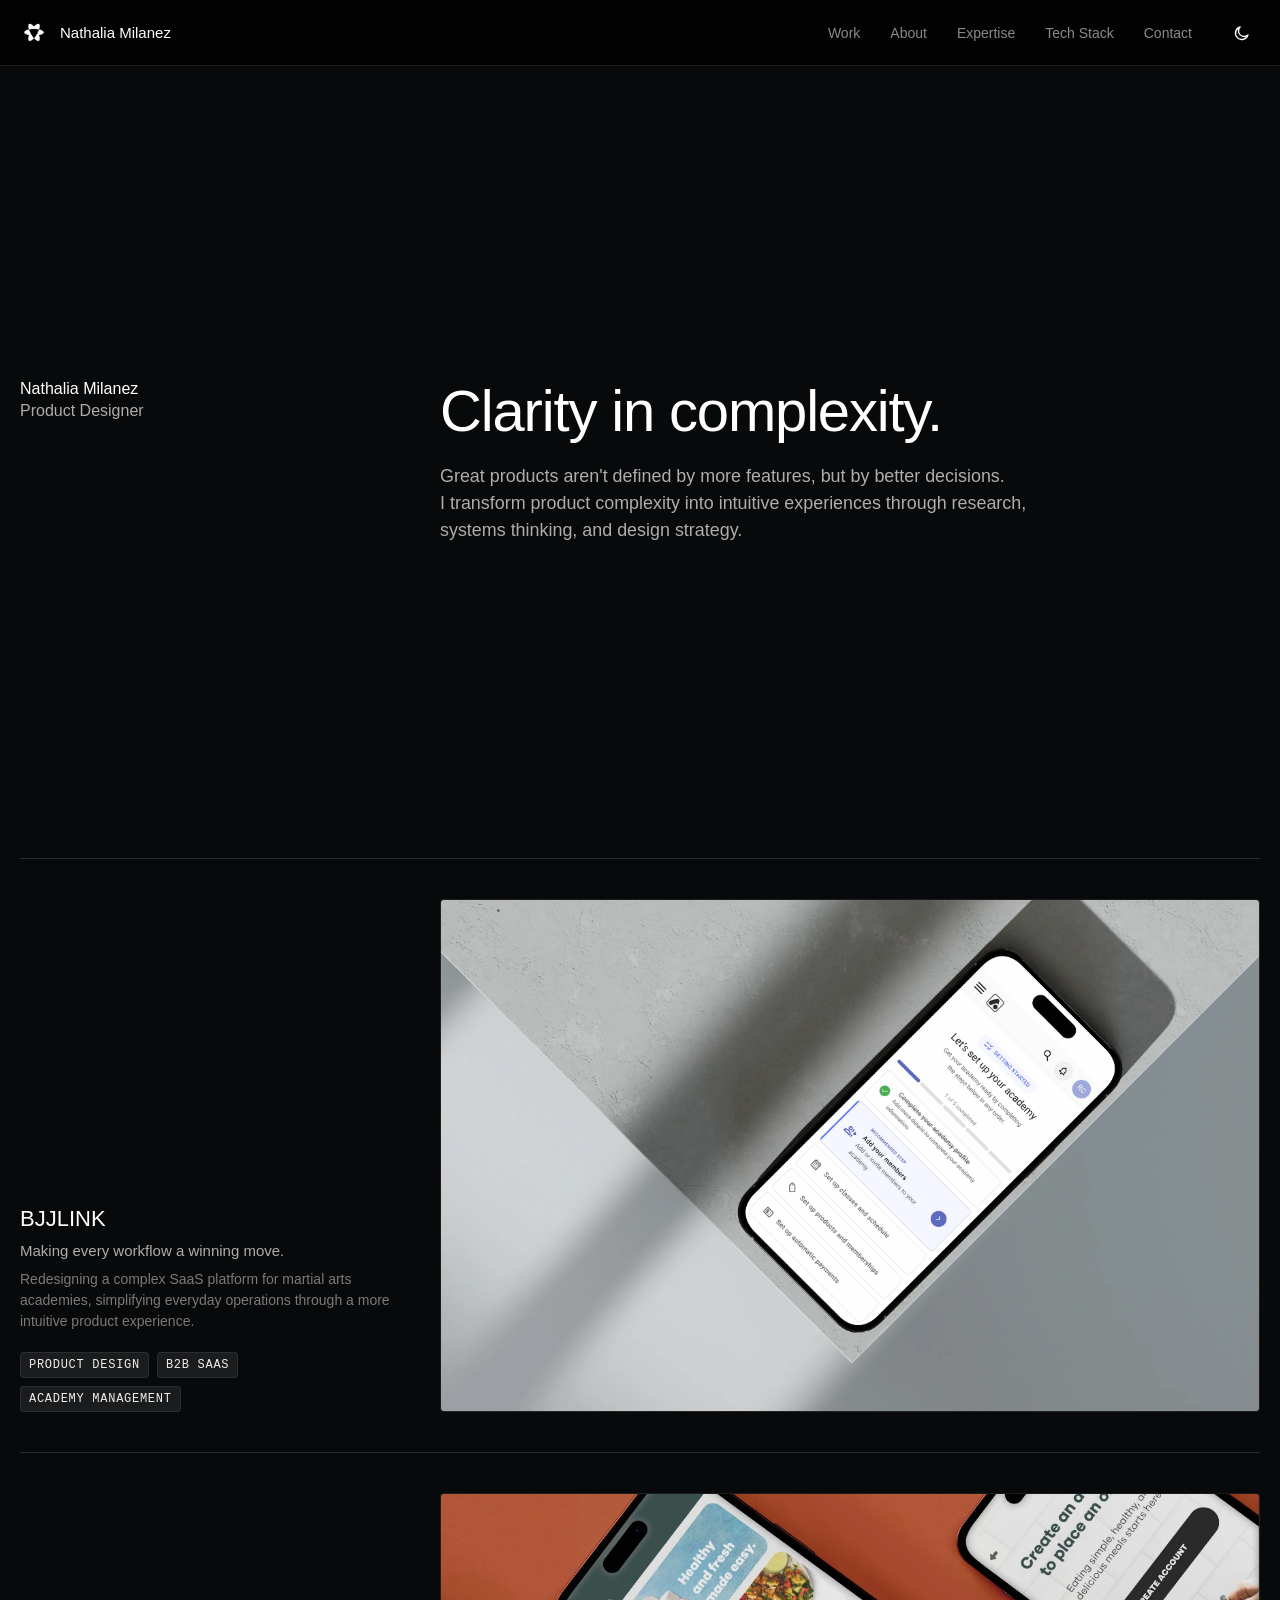
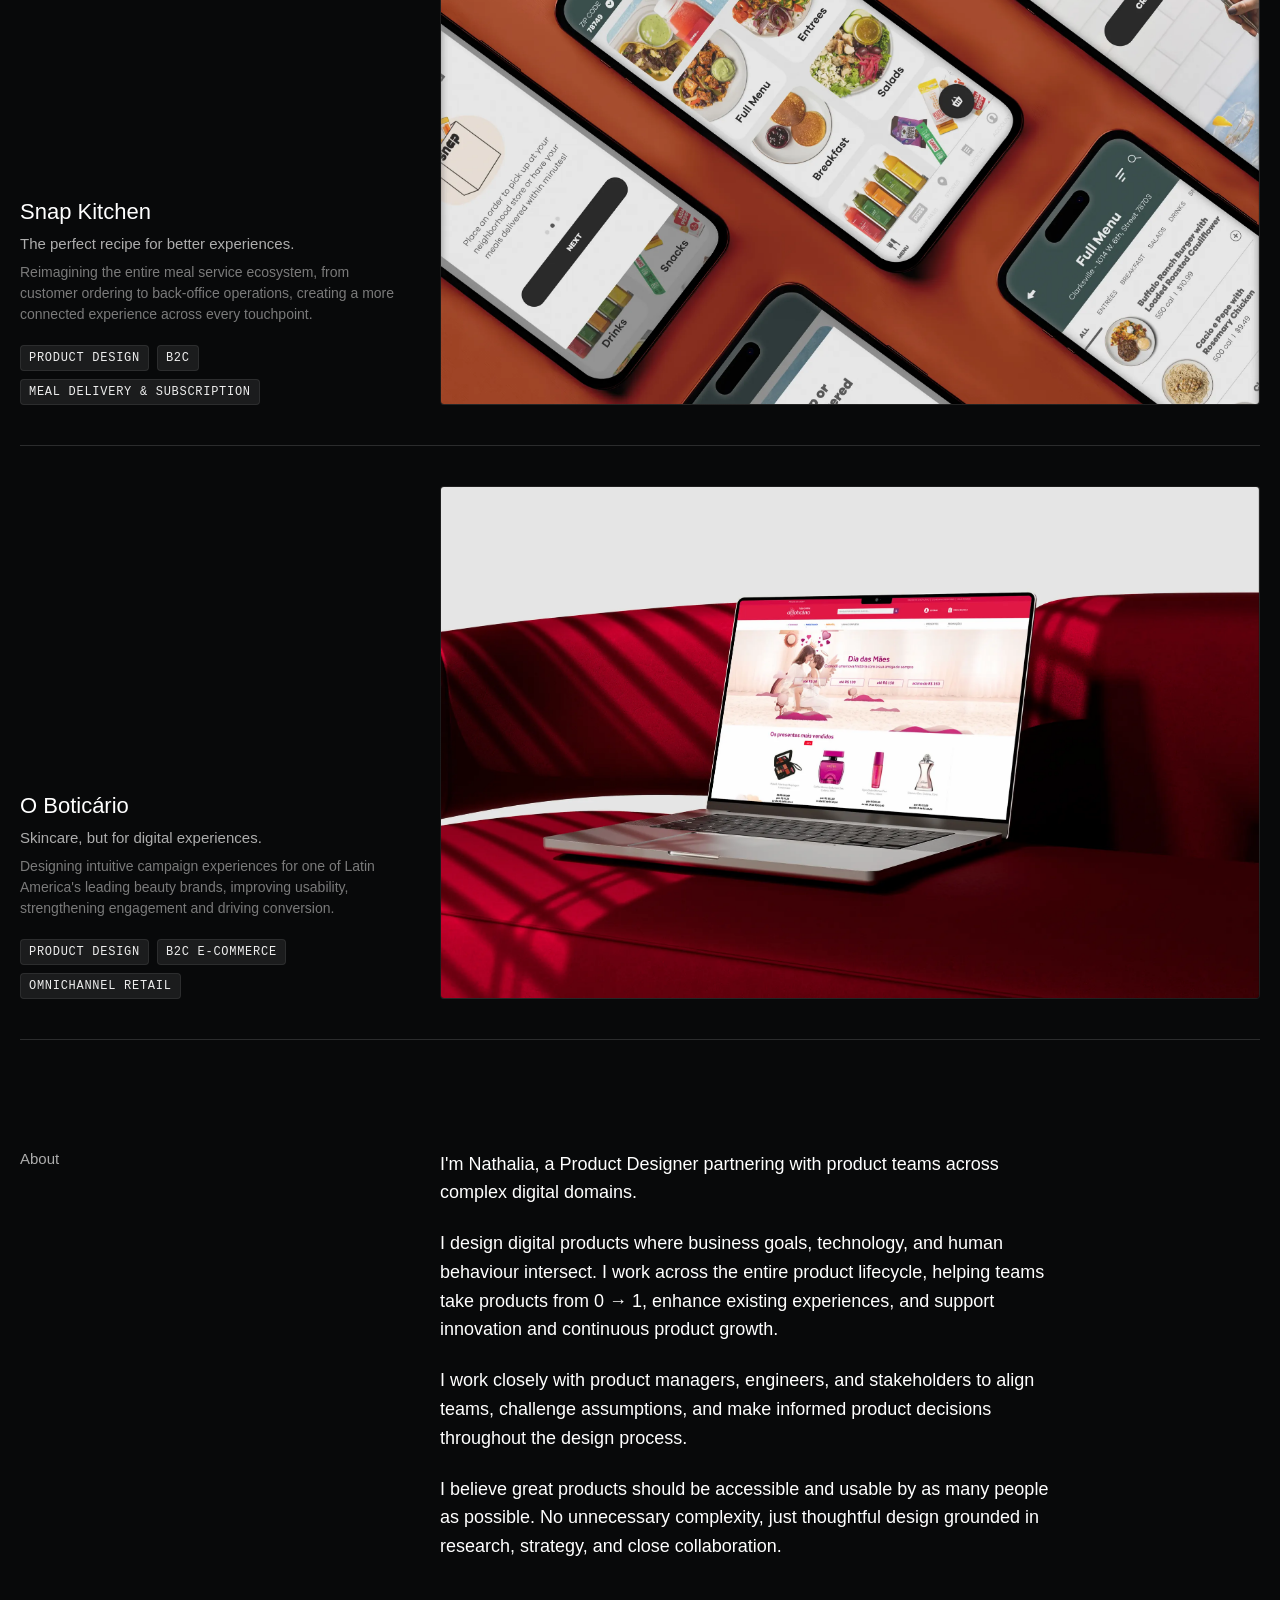
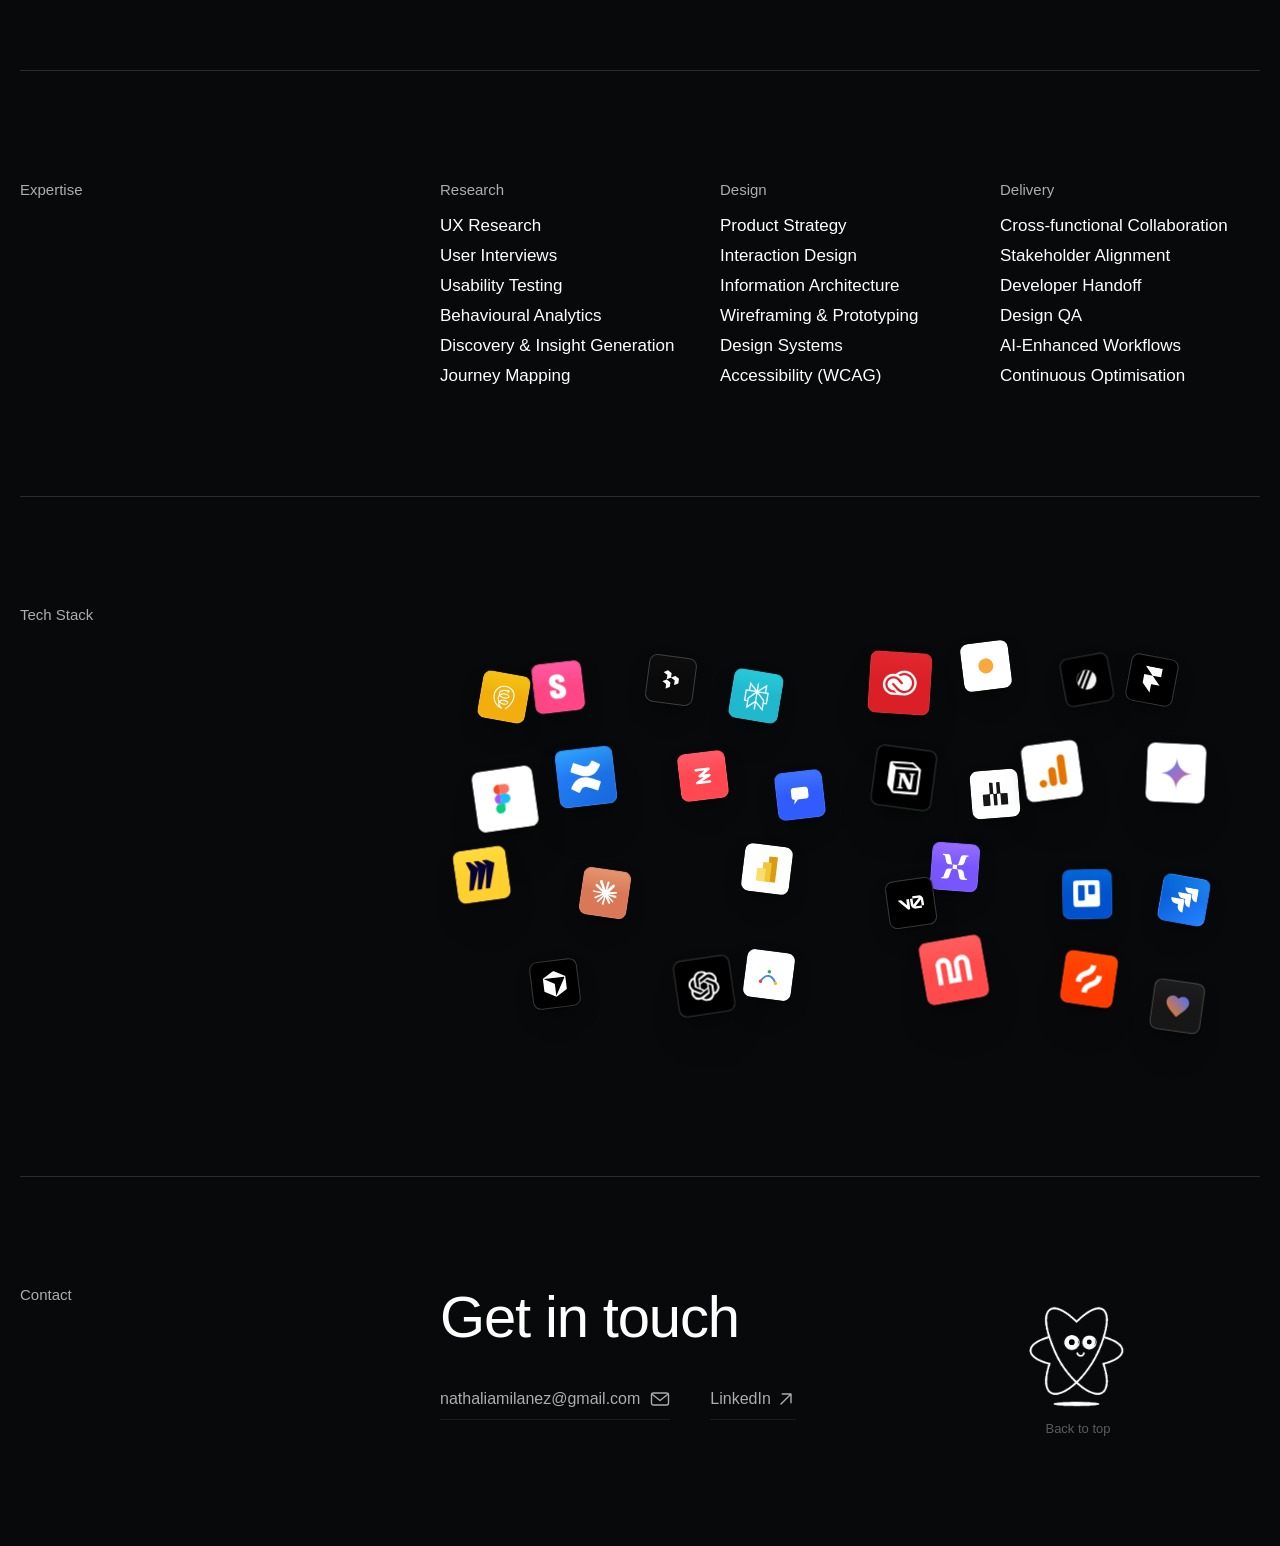
==== commit bafbfcd0: "Add email contact link with copy tooltip, refine light-mode colors Adds an email entry next to Linke" ====
--- a/index.html
+++ b/index.html
@@ -207,10 +207,17 @@
     <div class="git-content">
       <div class="git-text">
         <h2 class="git-headline">Get in touch</h2>
-        <a href="https://www.linkedin.com/in/nathaliamilanez/" class="git-linkedin" target="_blank" rel="noopener noreferrer">
-          LinkedIn
-          <svg viewBox="0 0 16 16" aria-hidden="true"><path d="M4 12L12 4M12 4H5M12 4V11" stroke="currentColor" stroke-width="1.4" fill="none" stroke-linecap="round" stroke-linejoin="round"/></svg>
-        </a>
+        <div class="git-links">
+          <a href="mailto:nathaliamilanez@gmail.com" class="git-link-item" id="emailLink" data-email="nathaliamilanez@gmail.com">
+            <span>nathaliamilanez@gmail.com</span>
+            <svg class="git-link-icon" viewBox="0 0 20 20" aria-hidden="true"><rect x="1.5" y="4" width="17" height="12" rx="2" stroke="currentColor" stroke-width="1.4" fill="none"/><path d="M2.5 5.5l7.5 6 7.5-6" stroke="currentColor" stroke-width="1.4" fill="none" stroke-linecap="round" stroke-linejoin="round"/></svg>
+            <span class="copy-tooltip" id="copyTooltip" role="status" aria-live="polite">Copied!<span class="copy-tooltip-arrow" aria-hidden="true"></span></span>
+          </a>
+          <a href="https://www.linkedin.com/in/nathaliamilanez/" class="git-link-item" target="_blank" rel="noopener noreferrer">
+            <span>LinkedIn</span>
+            <svg class="git-link-icon git-link-icon--arrow" viewBox="0 0 20 20" aria-hidden="true"><path d="M5 15L15 5M15 5H6.25M15 5V13.75" stroke="currentColor" stroke-width="1.4" fill="none" stroke-linecap="round" stroke-linejoin="round"/></svg>
+          </a>
+        </div>
       </div>
 
       <div class="creature-wrap git-creature">
--- a/css/style.css
+++ b/css/style.css
@@ -379,7 +379,7 @@
 }
 
 [data-theme="light"] .hero-role {
-  color: #726f67;
+  color: var(--gray-3);
 }
 
 .hero-copy h1 {
@@ -609,6 +609,10 @@
   color: var(--gray-1);
 }
 
+[data-theme="light"] .split-label span {
+  color: var(--heading);
+}
+
 .split-content {
   flex: 1 1 auto;
   max-width: 680px;
@@ -640,7 +644,7 @@
   margin-bottom: 18px;
 }
 
-[data-theme="light"] .expertise-heading:not(.expertise-title) {
+[data-theme="light"] .expertise-heading {
   color: var(--heading);
 }
 
@@ -852,6 +856,10 @@
   color: var(--gray-1);
 }
 
+[data-theme="light"] .git-meta span {
+  color: var(--heading);
+}
+
 .git-content {
   flex: 1 1 auto;
   display: grid;
@@ -936,51 +944,110 @@
   color: var(--heading);
 }
 
-.git-linkedin {
-  margin-top: 36px;
+.git-links {
+  margin-top: 40px;
+  display: flex;
+  flex-wrap: wrap;
+  gap: 40px;
+}
+
+.git-link-item {
+  position: relative;
   display: inline-flex;
   align-items: center;
-  gap: 8px;
-  padding: 12px 26px;
-  border: none;
-  border-radius: 9999px;
-  font-size: 15px;
+  gap: 10px;
+  padding-bottom: 10px;
+  border-bottom: 1px solid var(--border-soft);
+  font-size: 16px;
+  font-weight: 400;
+  color: var(--gray-1);
+  transition: color 0.3s var(--ease), border-color 0.3s var(--ease);
+}
+
+.git-link-item:hover {
+  color: var(--heading);
+  border-color: var(--heading);
+}
+
+.git-link-icon {
+  width: 20px;
+  height: 20px;
+  flex-shrink: 0;
+}
+
+.git-link-icon--arrow {
+  margin-left: -5px;
+}
+
+.copy-tooltip {
+  position: absolute;
+  left: 50%;
+  top: calc(100% + 12px);
+  transform: translateX(-50%) translateY(-4px);
+  padding: 6px 12px;
+  border-radius: 8px;
+  font-size: 12px;
   font-weight: 500;
-  color: var(--white);
+  color: var(--heading);
   background: var(--tint);
   box-shadow:
     inset 0 0 0 1px var(--pill-shadow-1),
     inset 0 1px 0 var(--pill-shadow-2),
     0 0 0 1px var(--pill-shadow-3),
-    0 4px 4px var(--pill-shadow-4);
-  backdrop-filter: blur(4px);
-  -webkit-backdrop-filter: blur(4px);
-  transition: background 0.3s var(--ease), color 0.3s var(--ease);
-}
-
-.git-linkedin svg {
+    0 4px 12px var(--pill-shadow-4);
+  backdrop-filter: blur(8px);
+  -webkit-backdrop-filter: blur(8px);
+  white-space: nowrap;
+  opacity: 0;
+  pointer-events: none;
+  transition: opacity 0.18s var(--ease), transform 0.18s var(--ease);
+}
+
+.copy-tooltip-arrow {
+  position: absolute;
+  bottom: 100%;
+  left: 50%;
+  width: 16px;
+  height: 8px;
+  margin-left: -8px;
+  overflow: hidden;
+}
+
+.copy-tooltip-arrow::after {
+  content: "";
+  position: absolute;
+  top: 1px;
+  left: 50%;
   width: 14px;
   height: 14px;
-}
-
-.git-linkedin:hover {
-  background: var(--white);
-  color: var(--bg);
-}
-
-[data-theme="light"] .git-linkedin {
+  margin-left: -7px;
+  box-sizing: border-box;
+  background: var(--tint);
+  box-shadow: inset 0 0 0 1px var(--pill-shadow-1), 0 0 0 1px var(--pill-shadow-3);
+  transform: rotate(45deg);
+  backdrop-filter: blur(8px);
+  -webkit-backdrop-filter: blur(8px);
+}
+
+.copy-tooltip.is-visible {
+  opacity: 1;
+  transform: translateX(-50%) translateY(0);
+}
+
+[data-theme="light"] .copy-tooltip {
   background: var(--tag-bg);
-  color: var(--tag-text);
   border: 1px solid var(--border-soft);
-  box-shadow: none;
+  box-shadow: 0 4px 12px rgba(0, 0, 0, 0.12);
   backdrop-filter: none;
   -webkit-backdrop-filter: none;
 }
 
-[data-theme="light"] .git-linkedin:hover {
-  background: var(--white);
-  color: var(--bg);
-  border-color: transparent;
+[data-theme="light"] .copy-tooltip-arrow::after {
+  background: var(--tag-bg);
+  box-shadow: none;
+  border: 1px solid var(--border-soft);
+  backdrop-filter: none;
+  -webkit-backdrop-filter: none;
 }
 
 /* ---------- Responsive ---------- */
@@ -1129,4 +1196,7 @@
   .split-section.cs-after-photo { margin-top: 56px; }
   .expertise { padding: 56px var(--gutter); }
   .get-in-touch { padding: 56px var(--gutter); }
-}
+
+  .git-links { gap: 24px; }
+  .git-link-item { font-size: 15px; }
+}
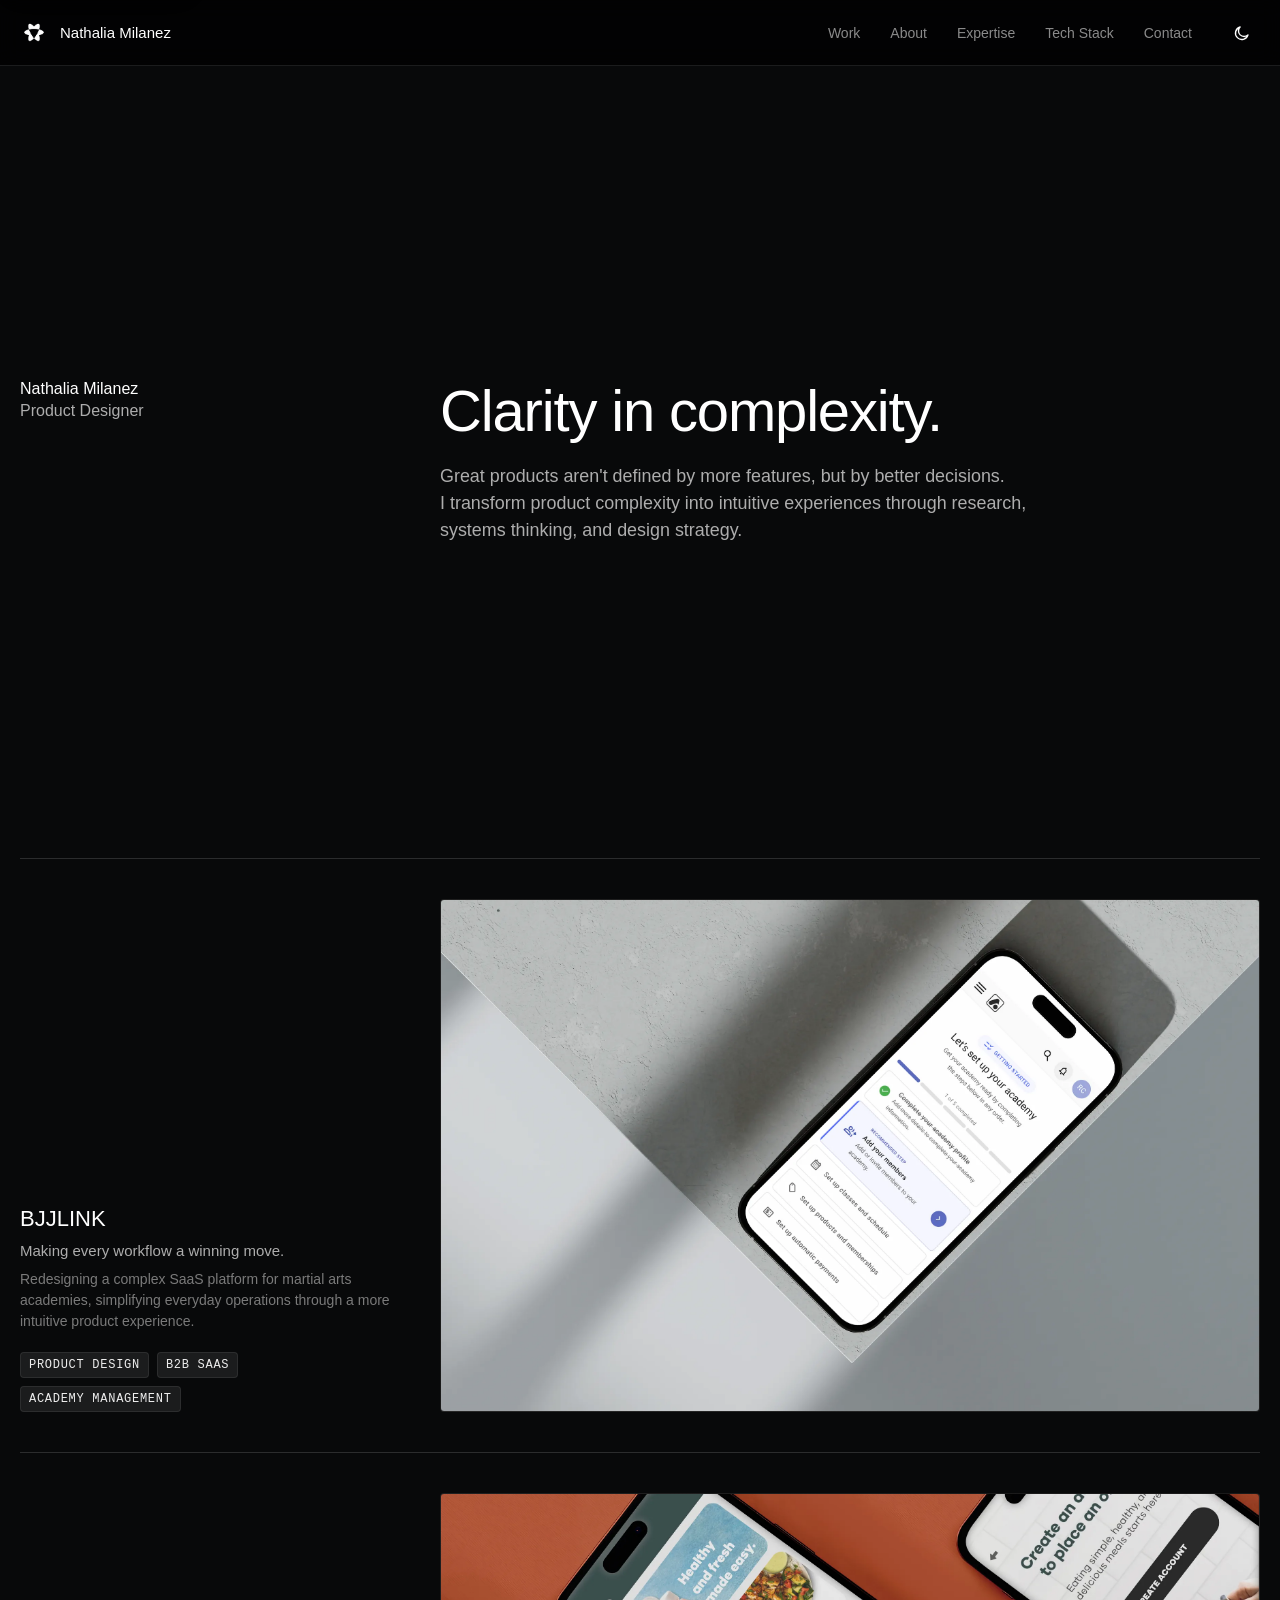
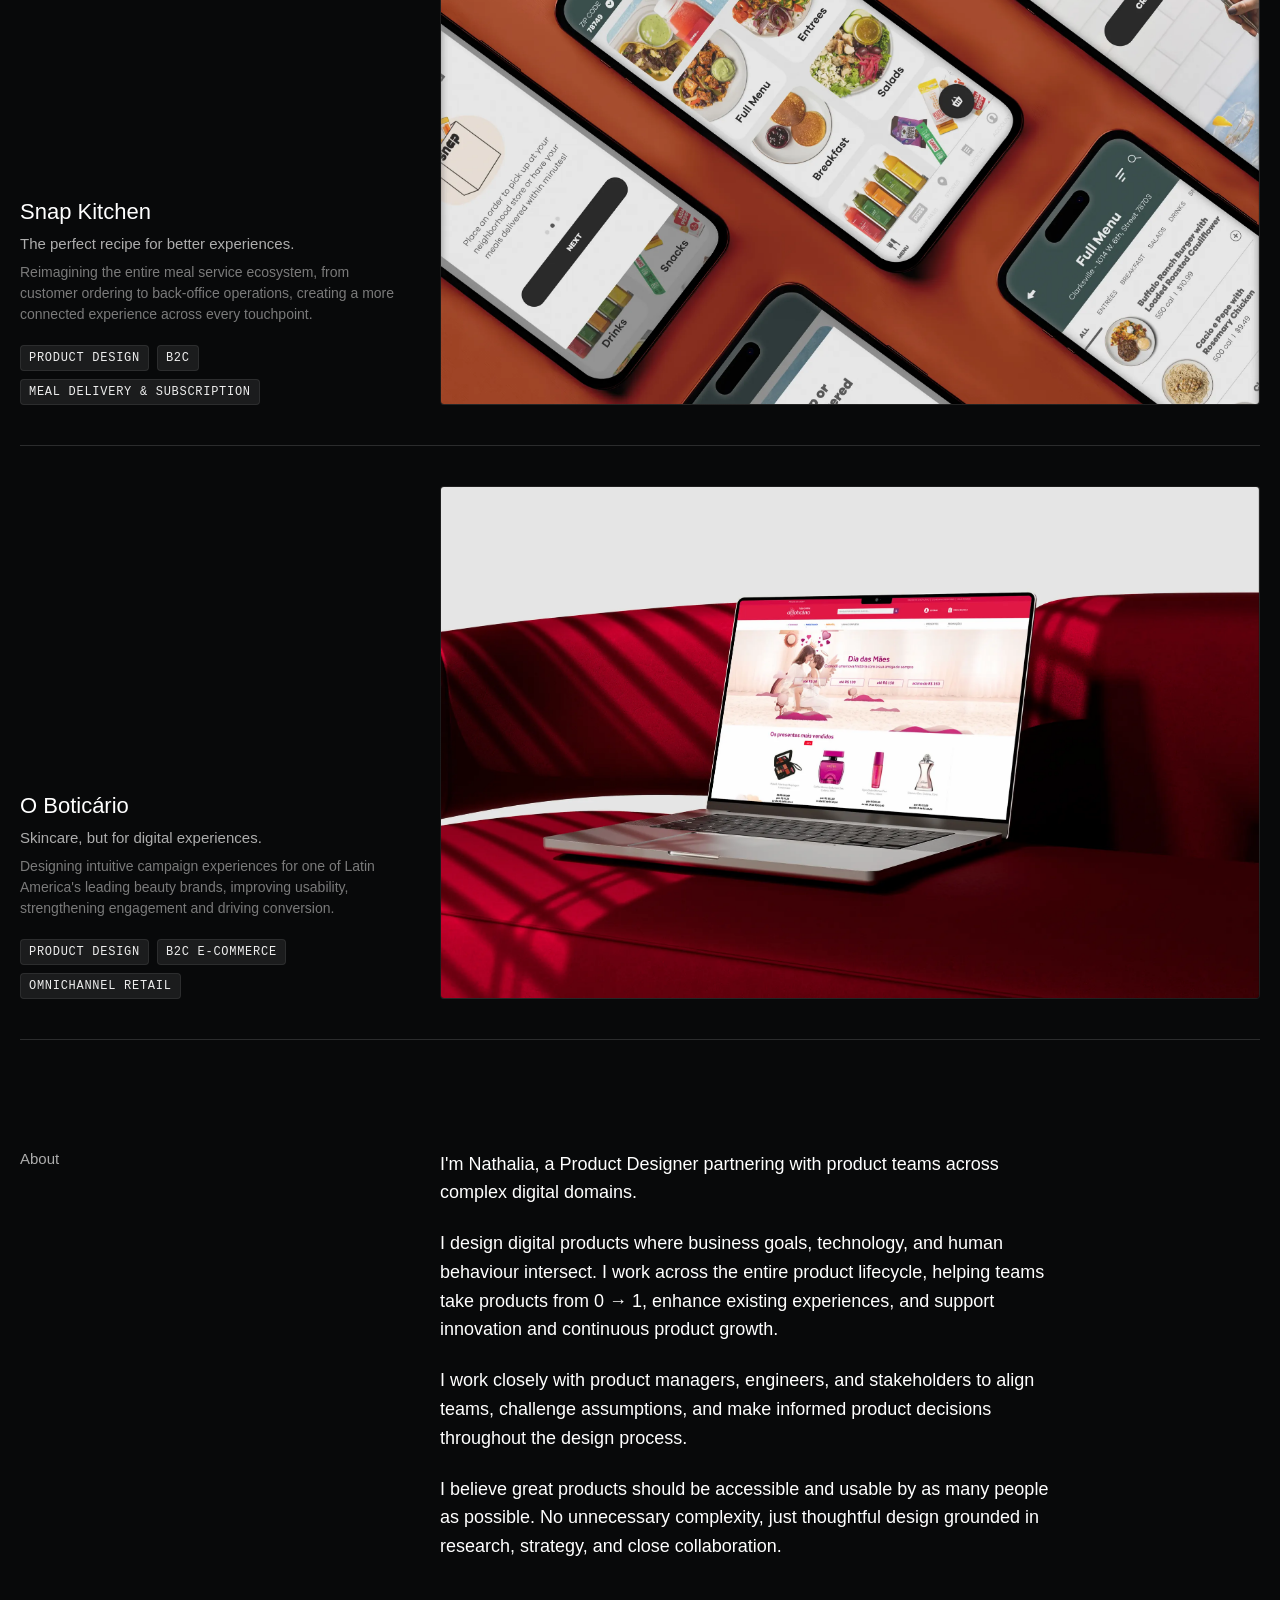
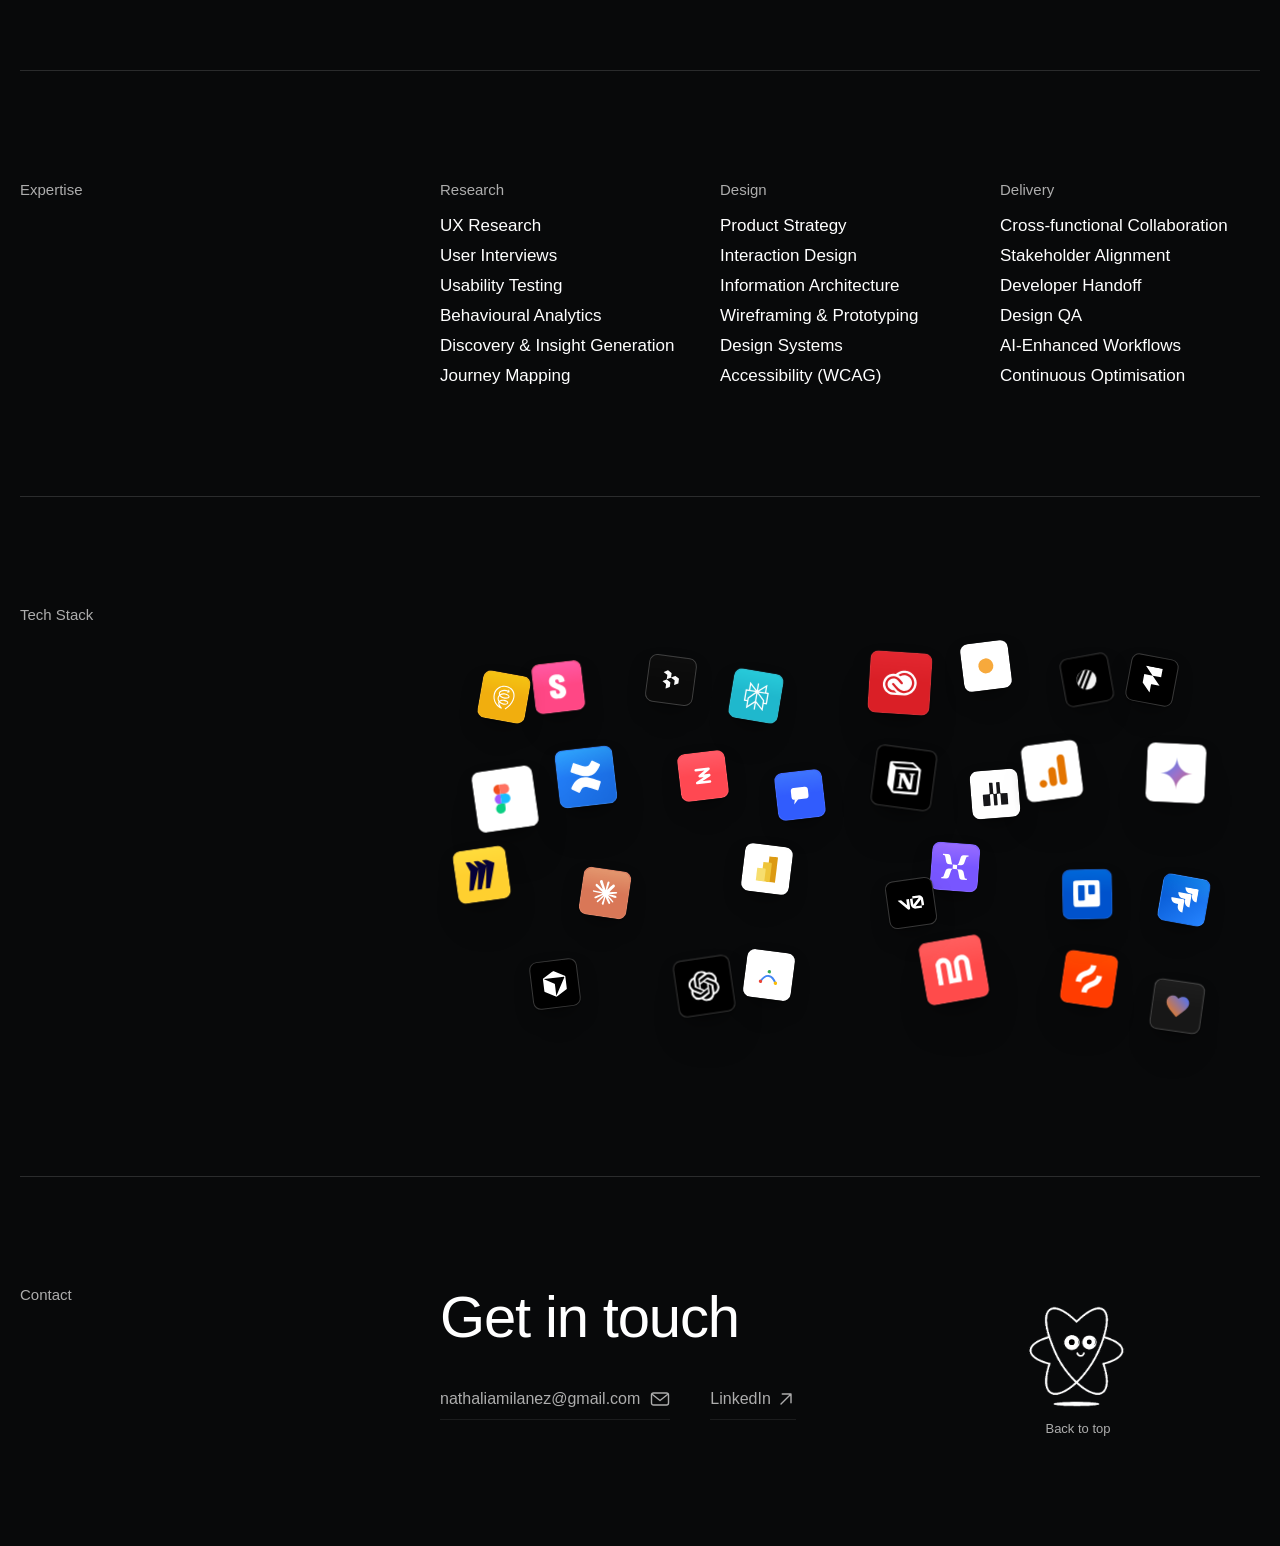
==== commit b71cf7d1: "Improve WCAG AA/AAA accessibility: semantics, keyboard nav, contrast - Add real heading hierarchy (h" ====
--- a/index.html
+++ b/index.html
@@ -1,5 +1,5 @@
 <!DOCTYPE html>
-<html lang="pt-BR">
+<html lang="en">
 <head>
 <meta charset="UTF-8">
 <meta name="viewport" content="width=device-width, initial-scale=1.0">
@@ -14,6 +14,8 @@
 </head>
 <body>
 
+<a href="#top" class="skip-link">Skip to main content</a>
+
 <div class="page-overlay" id="pageOverlay" data-flicker="true">
   <div class="page-overlay-brand">
     <img src="assets/logo.webp" alt="" class="logo-mark" width="240" height="240" decoding="async">
@@ -23,7 +25,7 @@
 
 <header class="site-header" id="siteHeader">
   <a href="#top" class="logo-link" aria-label="Nathalia Milanez — home">
-    <img src="assets/logo.webp" alt="Logo" class="logo-mark" width="240" height="240" decoding="async">
+    <img src="assets/logo.webp" alt="" class="logo-mark" width="240" height="240" decoding="async">
     <span class="logo-name">Nathalia Milanez</span>
   </a>
   <div class="site-header-right">
@@ -35,7 +37,7 @@
       <a href="#contact" class="nav-link">Contact</a>
     </nav>
     <div class="site-header-actions">
-      <button type="button" class="theme-toggle" id="themeToggle" aria-label="Alternar entre tema claro e escuro">
+      <button type="button" class="theme-toggle" id="themeToggle" aria-label="Toggle light and dark theme">
         <svg class="theme-toggle-icon icon-moon" viewBox="0 0 24 24" fill="none" aria-hidden="true">
           <path d="M20 14.5A8.5 8.5 0 1 1 9.5 4A7 7 0 0 0 20 14.5Z" stroke="currentColor" stroke-width="1.8" stroke-linejoin="round"/>
         </svg>
@@ -51,7 +53,7 @@
           <path d="M18 6L19.8 4.2" stroke="currentColor" stroke-width="1.8" stroke-linecap="round"/>
         </svg>
       </button>
-      <button type="button" class="nav-toggle" id="navToggle" aria-label="Abrir menu" aria-expanded="false" aria-controls="siteNav">
+      <button type="button" class="nav-toggle" id="navToggle" aria-label="Open menu" aria-expanded="false" aria-controls="siteNav">
         <span class="nav-toggle-bar"></span>
         <span class="nav-toggle-bar"></span>
         <span class="nav-toggle-bar"></span>
@@ -60,7 +62,7 @@
   </div>
 </header>
 
-<main id="top">
+<main id="top" tabindex="-1">
 
   <!-- HERO -->
   <section class="hero reveal" id="hero">
@@ -71,7 +73,7 @@
       </div>
       <div class="hero-copy">
         <h1>Clarity in complexity.</h1>
-        <p class="hero-sub">Great products aren't defined by more features, but by better decisions.<br>I transform product complexity into intuitive experiences through research, systems thinking, and design strategy.</p>
+        <p class="hero-sub">Great products aren't defined by more features, but by better decisions.<br class="hero-break"> I transform product complexity into intuitive experiences through research, systems thinking, and design strategy.</p>
       </div>
     </div>
   </section>
@@ -81,7 +83,7 @@
     <a class="project reveal" href="work/bjjlink.html">
       <div class="project-text">
         <div class="project-copy">
-          <p class="project-title">BJJLINK</p>
+          <h2 class="project-title">BJJLINK</h2>
           <p class="project-tagline">Making every workflow a winning move.</p>
           <p class="project-desc">Redesigning a complex SaaS platform for martial arts academies, simplifying everyday operations through a more intuitive product experience.</p>
         </div>
@@ -99,7 +101,7 @@
     <a class="project reveal" href="work/snap-kitchen.html">
       <div class="project-text">
         <div class="project-copy">
-          <p class="project-title">Snap Kitchen</p>
+          <h2 class="project-title">Snap Kitchen</h2>
           <p class="project-tagline">The perfect recipe for better experiences.</p>
           <p class="project-desc">Reimagining the entire meal service ecosystem, from customer ordering to back-office operations, creating a more connected experience across every touchpoint.</p>
         </div>
@@ -117,7 +119,7 @@
     <a class="project reveal" href="work/o-boticario.html">
       <div class="project-text">
         <div class="project-copy">
-          <p class="project-title">O Boticário</p>
+          <h2 class="project-title">O Boticário</h2>
           <p class="project-tagline">Skincare, but for digital experiences.</p>
           <p class="project-desc">Designing intuitive campaign experiences for one of Latin America's leading beauty brands, improving usability, strengthening engagement and driving conversion.</p>
         </div>
@@ -135,8 +137,8 @@
   </section>
 
   <!-- ABOUT -->
-  <section class="split-section reveal" id="about">
-    <div class="split-label"><span>About</span></div>
+  <section class="split-section reveal" id="about" aria-labelledby="about-heading">
+    <div class="split-label"><h2 id="about-heading">About</h2></div>
     <div class="split-content">
       <p>I'm Nathalia, a Product Designer partnering with product teams across complex digital domains.</p>
       <p>I design digital products where business goals, technology, and human behaviour intersect. I work across the entire product lifecycle, helping teams take products from 0 → 1, enhance existing experiences, and support innovation and continuous product growth.</p>
@@ -146,13 +148,13 @@
   </section>
 
   <!-- EXPERTISE -->
-  <section class="expertise reveal" id="focus">
-    <div class="expertise-col">
-      <p class="expertise-heading expertise-title">Expertise</p>
-    </div>
-    <div class="expertise-col">
-      <p class="expertise-heading">Research</p>
-      <ul>
+  <section class="expertise reveal" id="focus" aria-labelledby="expertise-heading">
+    <div class="expertise-col">
+      <h2 class="expertise-heading expertise-title" id="expertise-heading">Expertise</h2>
+    </div>
+    <div class="expertise-col">
+      <h3 class="expertise-heading">Research</h3>
+      <ul role="list">
         <li>UX Research</li>
         <li>User Interviews</li>
         <li>Usability Testing</li>
@@ -162,8 +164,8 @@
       </ul>
     </div>
     <div class="expertise-col">
-      <p class="expertise-heading">Design</p>
-      <ul>
+      <h3 class="expertise-heading">Design</h3>
+      <ul role="list">
         <li>Product Strategy</li>
         <li>Interaction Design</li>
         <li>Information Architecture</li>
@@ -173,8 +175,8 @@
       </ul>
     </div>
     <div class="expertise-col">
-      <p class="expertise-heading">Delivery</p>
-      <ul>
+      <h3 class="expertise-heading">Delivery</h3>
+      <ul role="list">
         <li>Cross-functional Collaboration</li>
         <li>Stakeholder Alignment</li>
         <li>Developer Handoff</li>
@@ -186,9 +188,9 @@
   </section>
 
   <!-- TECH STACK -->
-  <section class="tech-stack reveal" id="tech-stack">
+  <section class="tech-stack reveal" id="tech-stack" aria-labelledby="tech-stack-heading">
     <div class="split-label">
-      <span>Tech Stack</span>
+      <h2 id="tech-stack-heading">Tech Stack</h2>
     </div>
     <div class="tech-stack-content">
       <div class="stage">
--- a/css/style.css
+++ b/css/style.css
@@ -113,6 +113,36 @@
 ul, ol { margin: 0; padding: 0; list-style: none; }
 p { margin: 0; }
 
+/* ---------- Skip link ---------- */
+/* Off-screen until focused, so it never affects normal layout/appearance —
+   only a keyboard user tabbing from the very top of the page sees it.
+   Colors invert with the theme (white chip in dark mode, near-black chip
+   in light mode) so it always reads clearly against the page background. */
+
+.skip-link {
+  position: absolute;
+  top: -60px;
+  left: 16px;
+  z-index: 10000;
+  background: var(--white);
+  color: var(--bg);
+  font-size: 14px;
+  font-weight: 500;
+  padding: 12px 20px;
+  border-radius: 8px;
+  text-decoration: none;
+  box-shadow: 0 8px 24px rgba(0, 0, 0, 0.35);
+  transition: top 0.2s var(--ease);
+}
+
+.skip-link:focus {
+  top: 16px;
+}
+
+@media (prefers-reduced-motion: reduce) {
+  .skip-link { transition: none; }
+}
+
 /* ---------- Page intro overlay ---------- */
 
 .page-overlay {
@@ -329,8 +359,8 @@
   transform: translateY(-6.5px) rotate(-45deg);
 }
 
-body.nav-open {
-  overflow: hidden;
+body.nav-open .tech-stack .tile-anim {
+  animation-play-state: paused;
 }
 
 /* ---------- Reveal on scroll ---------- */
@@ -441,6 +471,9 @@
   font-size: 22px;
   font-weight: 500;
   color: var(--heading);
+  /* was a <p> (globally reset to margin: 0) — h2 carries its own default
+     margin, so it's zeroed here to keep spacing controlled by the flex gap. */
+  margin: 0;
 }
 
 .project-tagline {
@@ -600,16 +633,17 @@
   flex: 0 0 var(--rail);
 }
 
-.split-label span {
+.split-label h2 {
   position: sticky;
   top: 120px;
   display: inline-block;
   font-size: 15px;
   font-weight: 500;
+  margin: 0;
   color: var(--gray-1);
 }
 
-[data-theme="light"] .split-label span {
+[data-theme="light"] .split-label h2 {
   color: var(--heading);
 }
 
@@ -641,6 +675,9 @@
   font-size: 15px;
   font-weight: 500;
   color: var(--gray-1);
+  /* was a <p> (globally reset to margin: 0) — h2/h3 carry their own
+     default top margin, so it's zeroed here to match. */
+  margin-top: 0;
   margin-bottom: 18px;
 }
 
@@ -905,9 +942,15 @@
   background: none;
   font-family: inherit;
   font-size: 13px;
-  color: var(--gray-2);
+  /* gray-2 only hits 2.98:1 on the dark bg (fails WCAG AA); gray-1 clears
+     AAA. Light theme already passed with gray-2, so it's kept as-is. */
+  color: var(--gray-1);
   cursor: pointer;
   transition: color 0.3s var(--ease);
+}
+
+[data-theme="light"] .back-to-top {
+  color: var(--gray-2);
 }
 
 .back-to-top:hover {
@@ -1063,6 +1106,8 @@
 
   .hero-meta { flex: none; }
 
+  .hero-break { display: none; }
+
   .project {
     flex-direction: column-reverse;
     align-items: stretch;
@@ -1088,7 +1133,7 @@
     flex: none;
   }
 
-  .split-label span {
+  .split-label h2 {
     position: static;
   }
 
@@ -1113,6 +1158,10 @@
     flex-direction: column;
     gap: 24px;
     padding: 70px var(--gutter);
+  }
+
+  .tech-stack .stage {
+    overflow: hidden;
   }
 
   .get-in-touch {
@@ -1149,6 +1198,8 @@
   .get-in-touch .creature-wrap { align-self: flex-end; }
 
   .nav-toggle { display: flex; }
+
+  .site-header-actions { gap: 8px; }
 
   .site-nav {
     position: fixed;
@@ -1159,7 +1210,7 @@
     z-index: 99;
     flex-direction: column;
     align-items: stretch;
-    gap: 4px;
+    gap: 0;
     padding: 24px var(--gutter) 32px;
     background: var(--nav-mobile-bg);
     backdrop-filter: blur(10px);
@@ -1181,12 +1232,17 @@
   }
 
   .nav-link {
-    height: 52px;
+    height: 60px;
     padding: 0 4px;
     font-size: 20px;
     color: var(--white);
     border-radius: 0;
+    border-top: 1px solid var(--border-soft);
     border-bottom: 1px solid var(--border-soft);
+  }
+
+  .nav-link:first-child {
+    border-top: none;
   }
 }
 
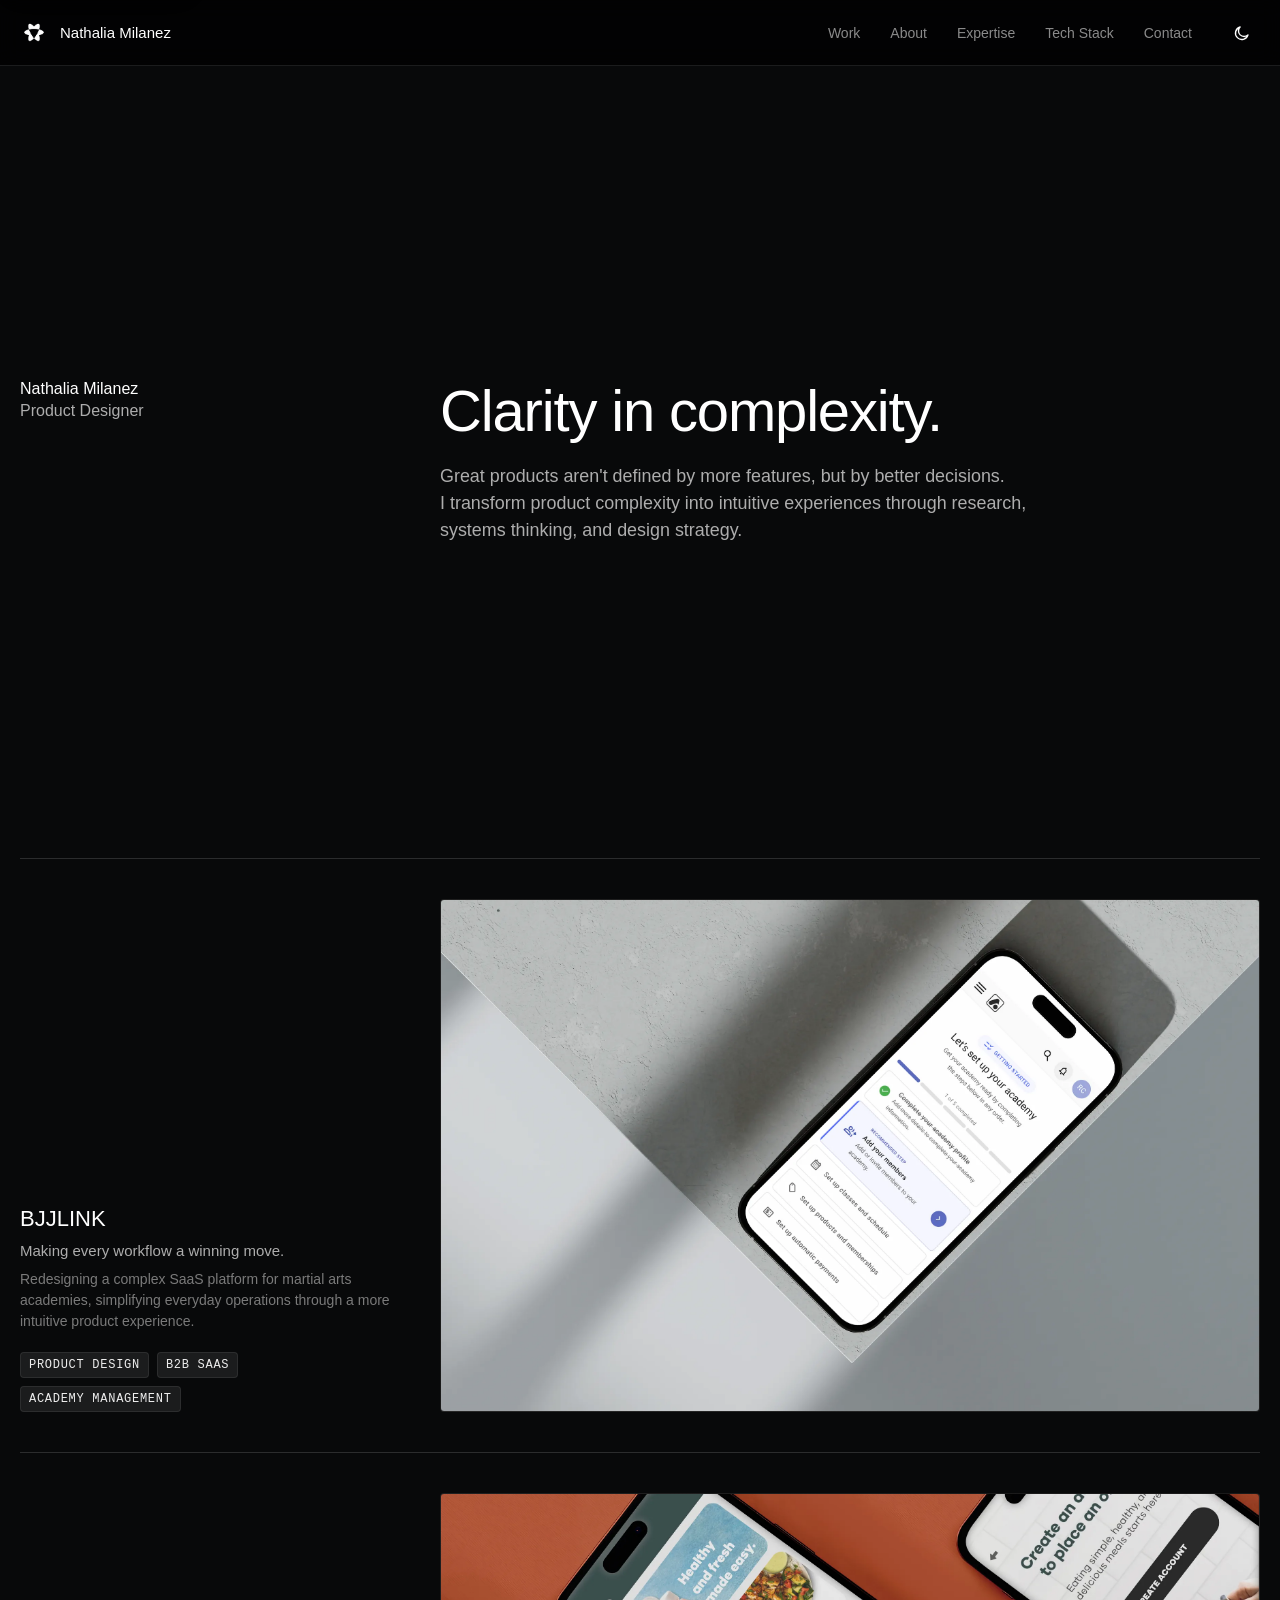
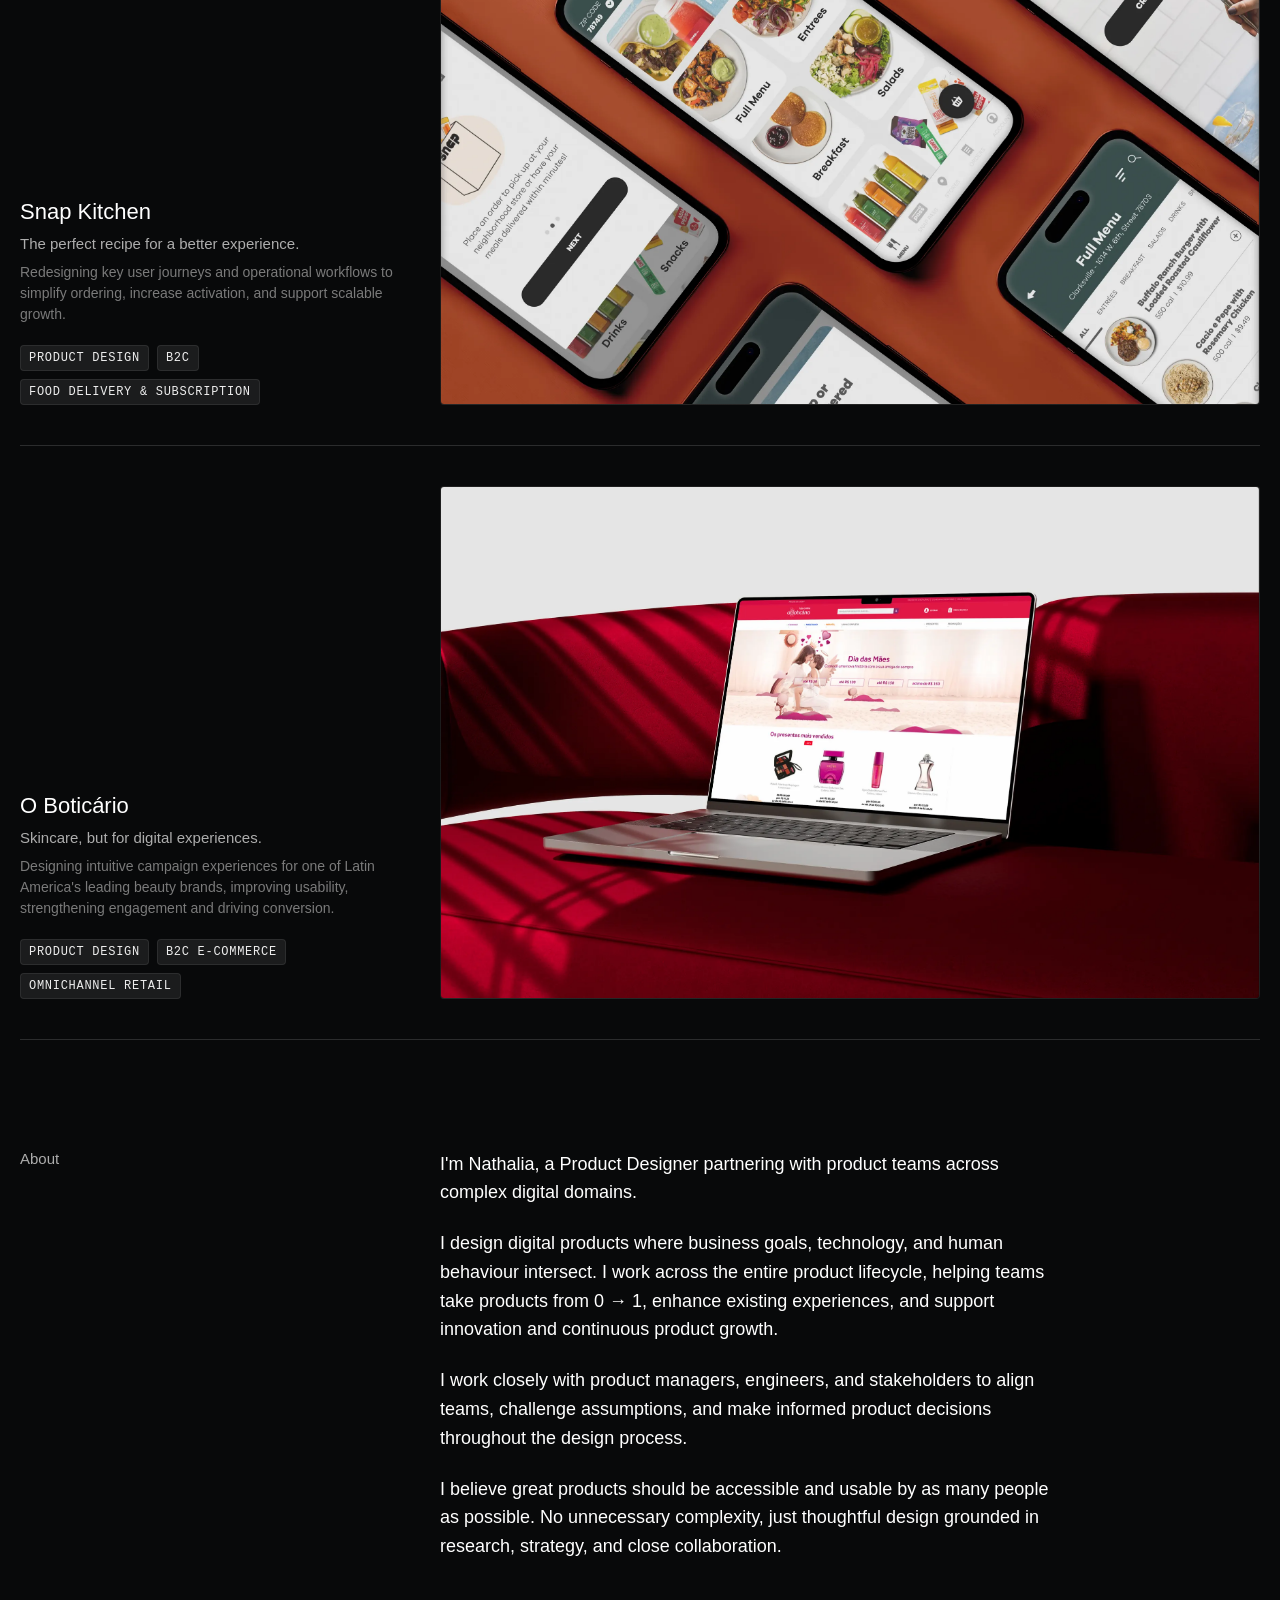
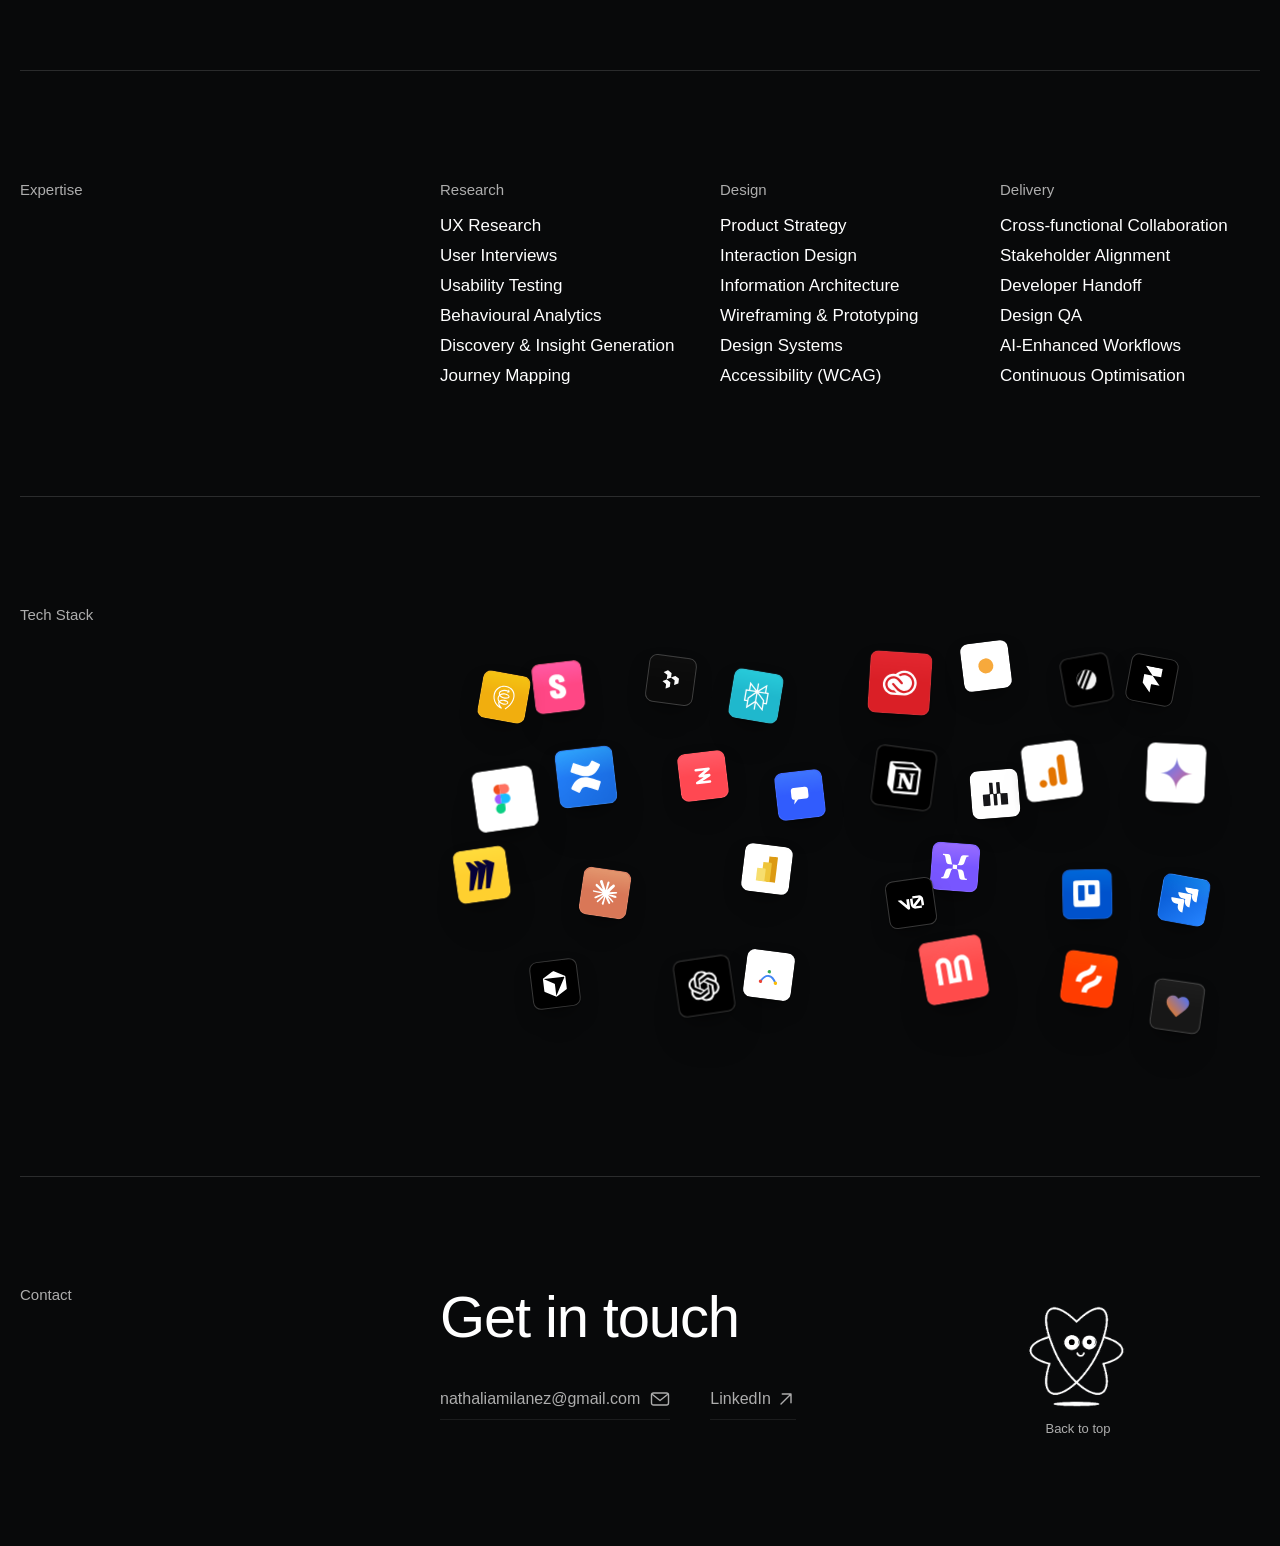
==== commit 327762ec: "Update Snap Kitchen copy: title, subtitle, tagline, and tag Reframe the case around food delivery ou" ====
--- a/index.html
+++ b/index.html
@@ -102,13 +102,13 @@
       <div class="project-text">
         <div class="project-copy">
           <h2 class="project-title">Snap Kitchen</h2>
-          <p class="project-tagline">The perfect recipe for better experiences.</p>
-          <p class="project-desc">Reimagining the entire meal service ecosystem, from customer ordering to back-office operations, creating a more connected experience across every touchpoint.</p>
+          <p class="project-tagline">The perfect recipe for a better experience.</p>
+          <p class="project-desc">Redesigning key user journeys and operational workflows to simplify ordering, increase activation, and support scalable growth.</p>
         </div>
         <div class="tags">
           <span class="tag">PRODUCT DESIGN</span>
           <span class="tag">B2C</span>
-          <span class="tag">MEAL DELIVERY &amp; SUBSCRIPTION</span>
+          <span class="tag">FOOD DELIVERY &amp; SUBSCRIPTION</span>
         </div>
       </div>
       <div class="project-thumb" data-mark="02">
--- a/css/style.css
+++ b/css/style.css
@@ -137,10 +137,22 @@
 
 .skip-link:focus {
   top: 16px;
+  /* the chip sliding fully into view is already an unmistakable focus
+     signal — this drops the browser's default blue ring so it doesn't
+     show up as a stray blue line against the header behind it */
+  outline: none;
 }
 
 @media (prefers-reduced-motion: reduce) {
   .skip-link { transition: none; }
+}
+
+/* main is tabindex="-1" so the skip link (and any "#top" link, like the
+   logo) can move focus there — browsers draw a default outline around
+   whatever receives focus, which for <main> means the whole page. Being
+   scrolled to the top already shows where you landed, so no ring needed. */
+main:focus {
+  outline: none;
 }
 
 /* ---------- Page intro overlay ---------- */
@@ -860,6 +872,7 @@
 /* ---------- Footer / Get in touch ---------- */
 
 .get-in-touch {
+  --accent: #9C97FF;
   position: relative;
   width: 100%;
   background: var(--bg);
@@ -1010,6 +1023,14 @@
 .git-link-item:hover {
   color: var(--heading);
   border-color: var(--heading);
+}
+
+/* explicit outline replaces the browser's default focus ring, which was
+   drawing a broken two-box shape around the hidden .copy-tooltip fragment
+   inside the email link */
+.git-link-item:focus-visible {
+  outline: 2px solid var(--accent);
+  outline-offset: 4px;
 }
 
 .git-link-icon {
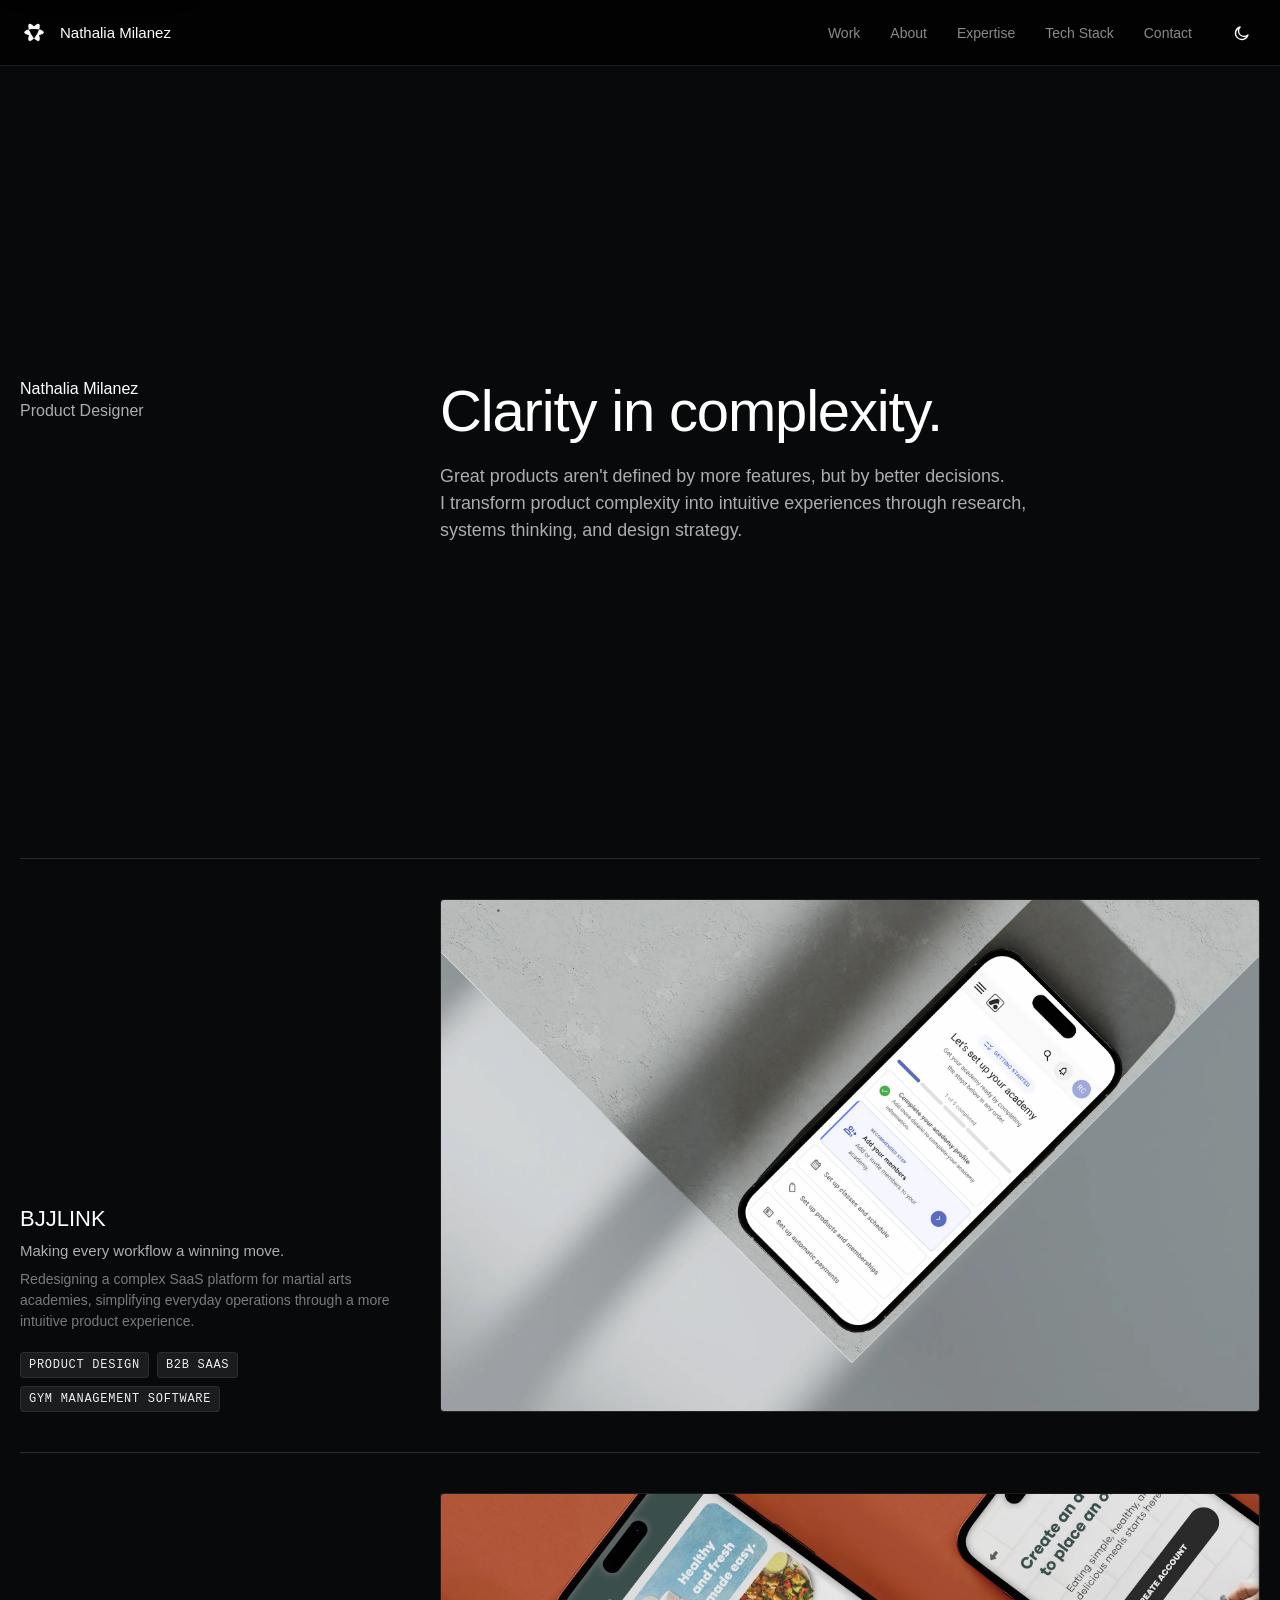
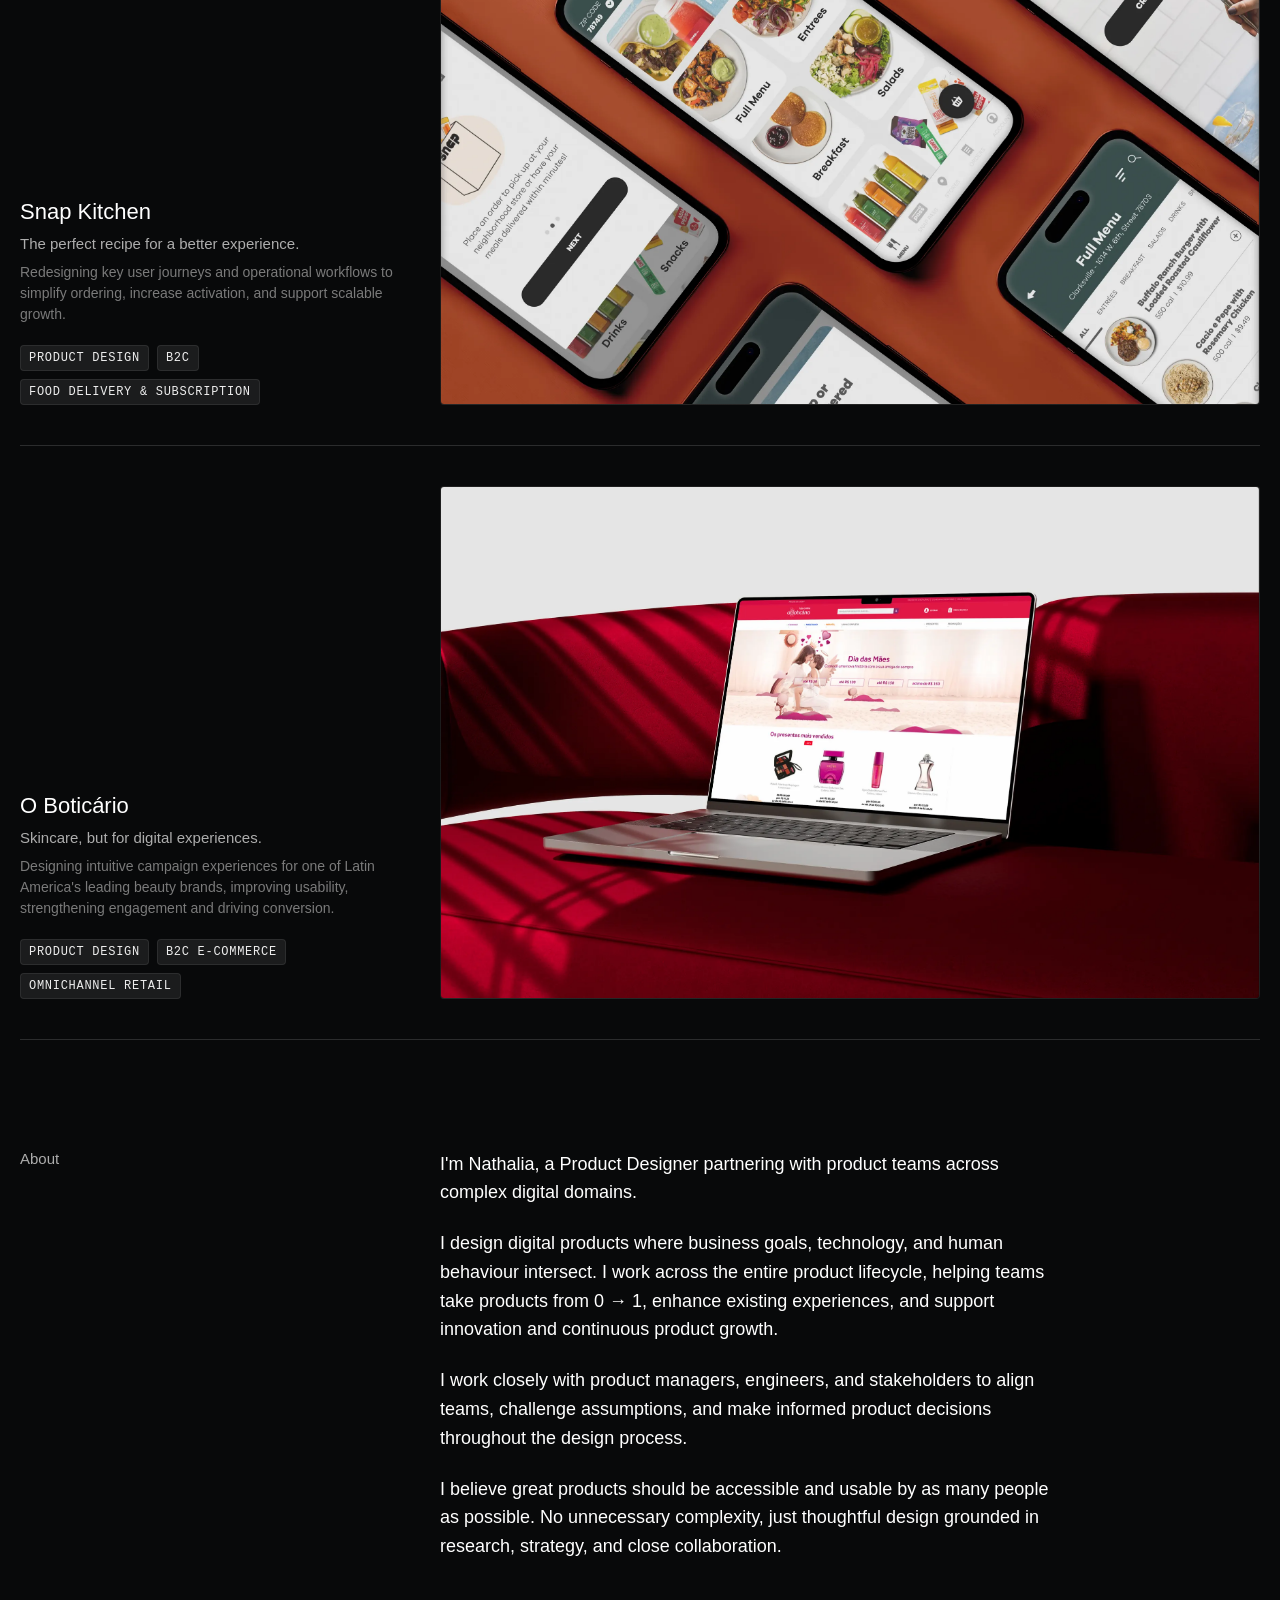
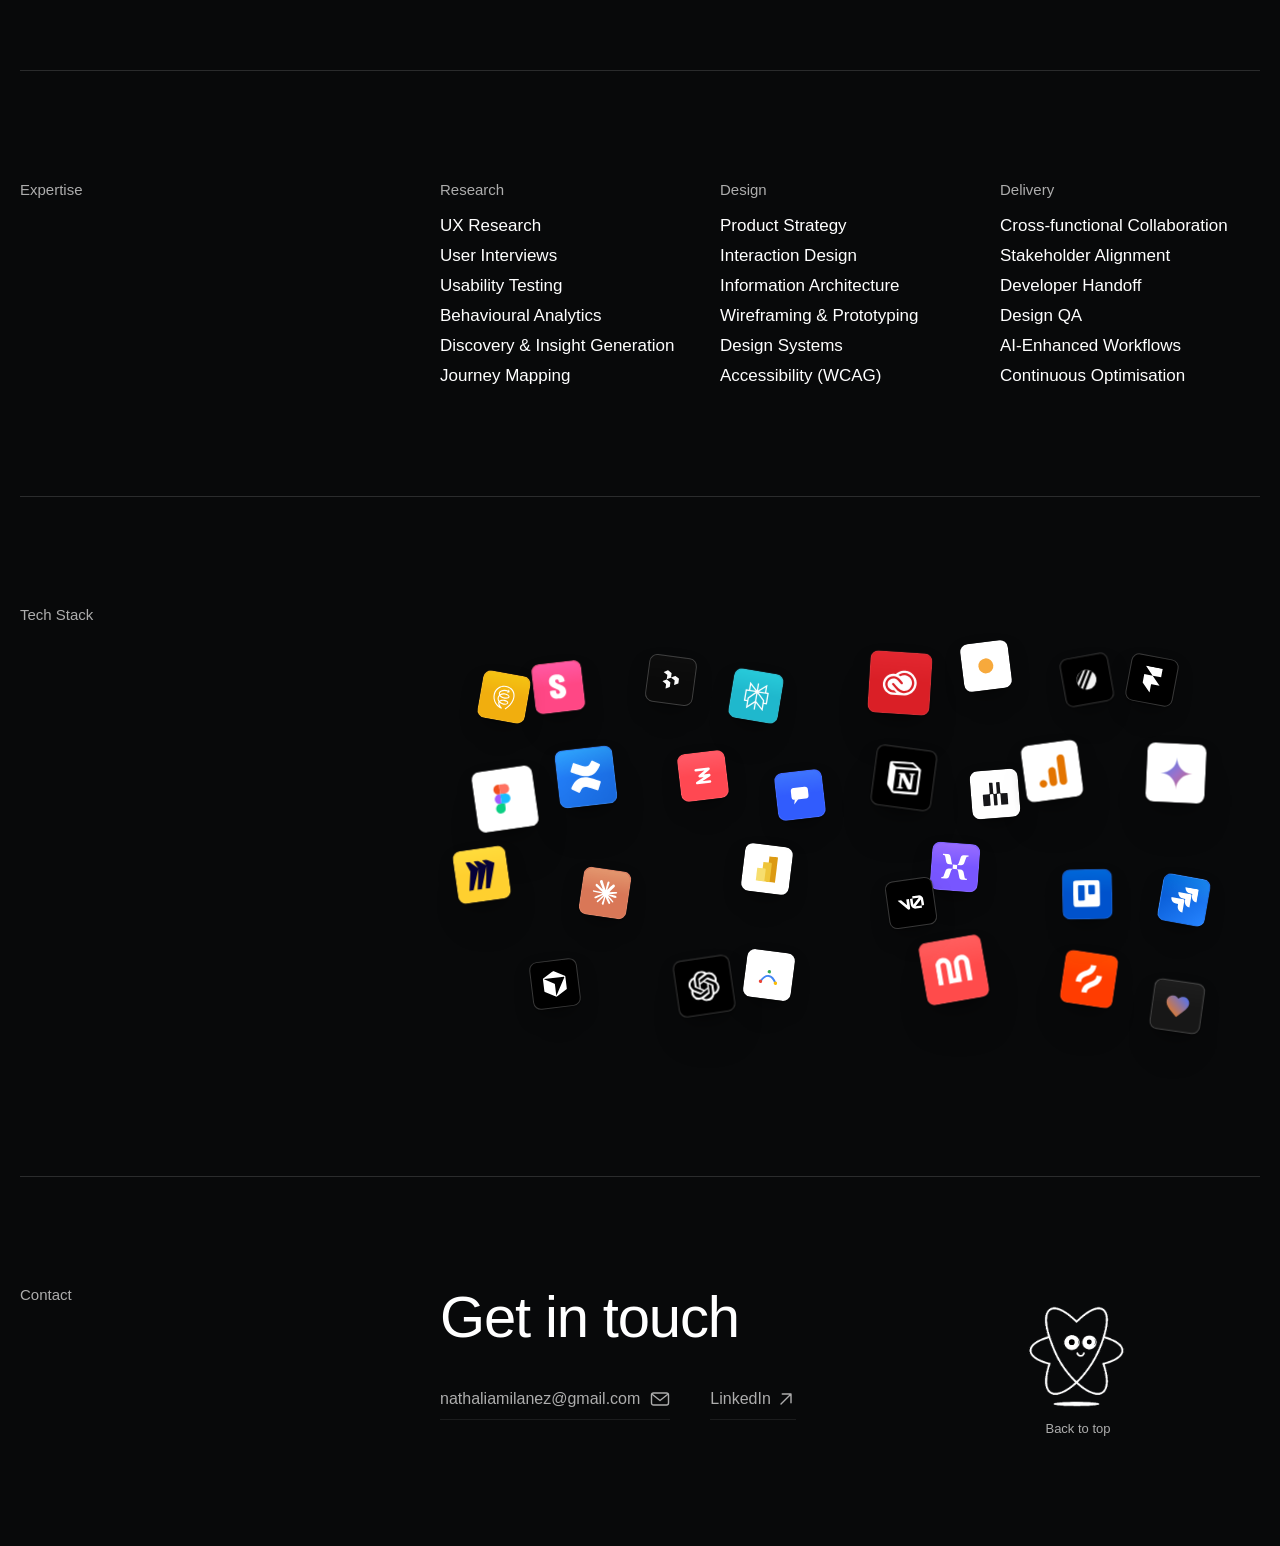
==== commit 8cced52d: "Update BJJLINK home tag to Gym Management Software Co-Authored-By: Claude Sonnet 5 <noreply@anthropi" ====
--- a/index.html
+++ b/index.html
@@ -90,7 +90,7 @@
         <div class="tags">
           <span class="tag">PRODUCT DESIGN</span>
           <span class="tag">B2B SAAS</span>
-          <span class="tag">ACADEMY MANAGEMENT</span>
+          <span class="tag">GYM MANAGEMENT SOFTWARE</span>
         </div>
       </div>
       <div class="project-thumb" data-mark="01">
